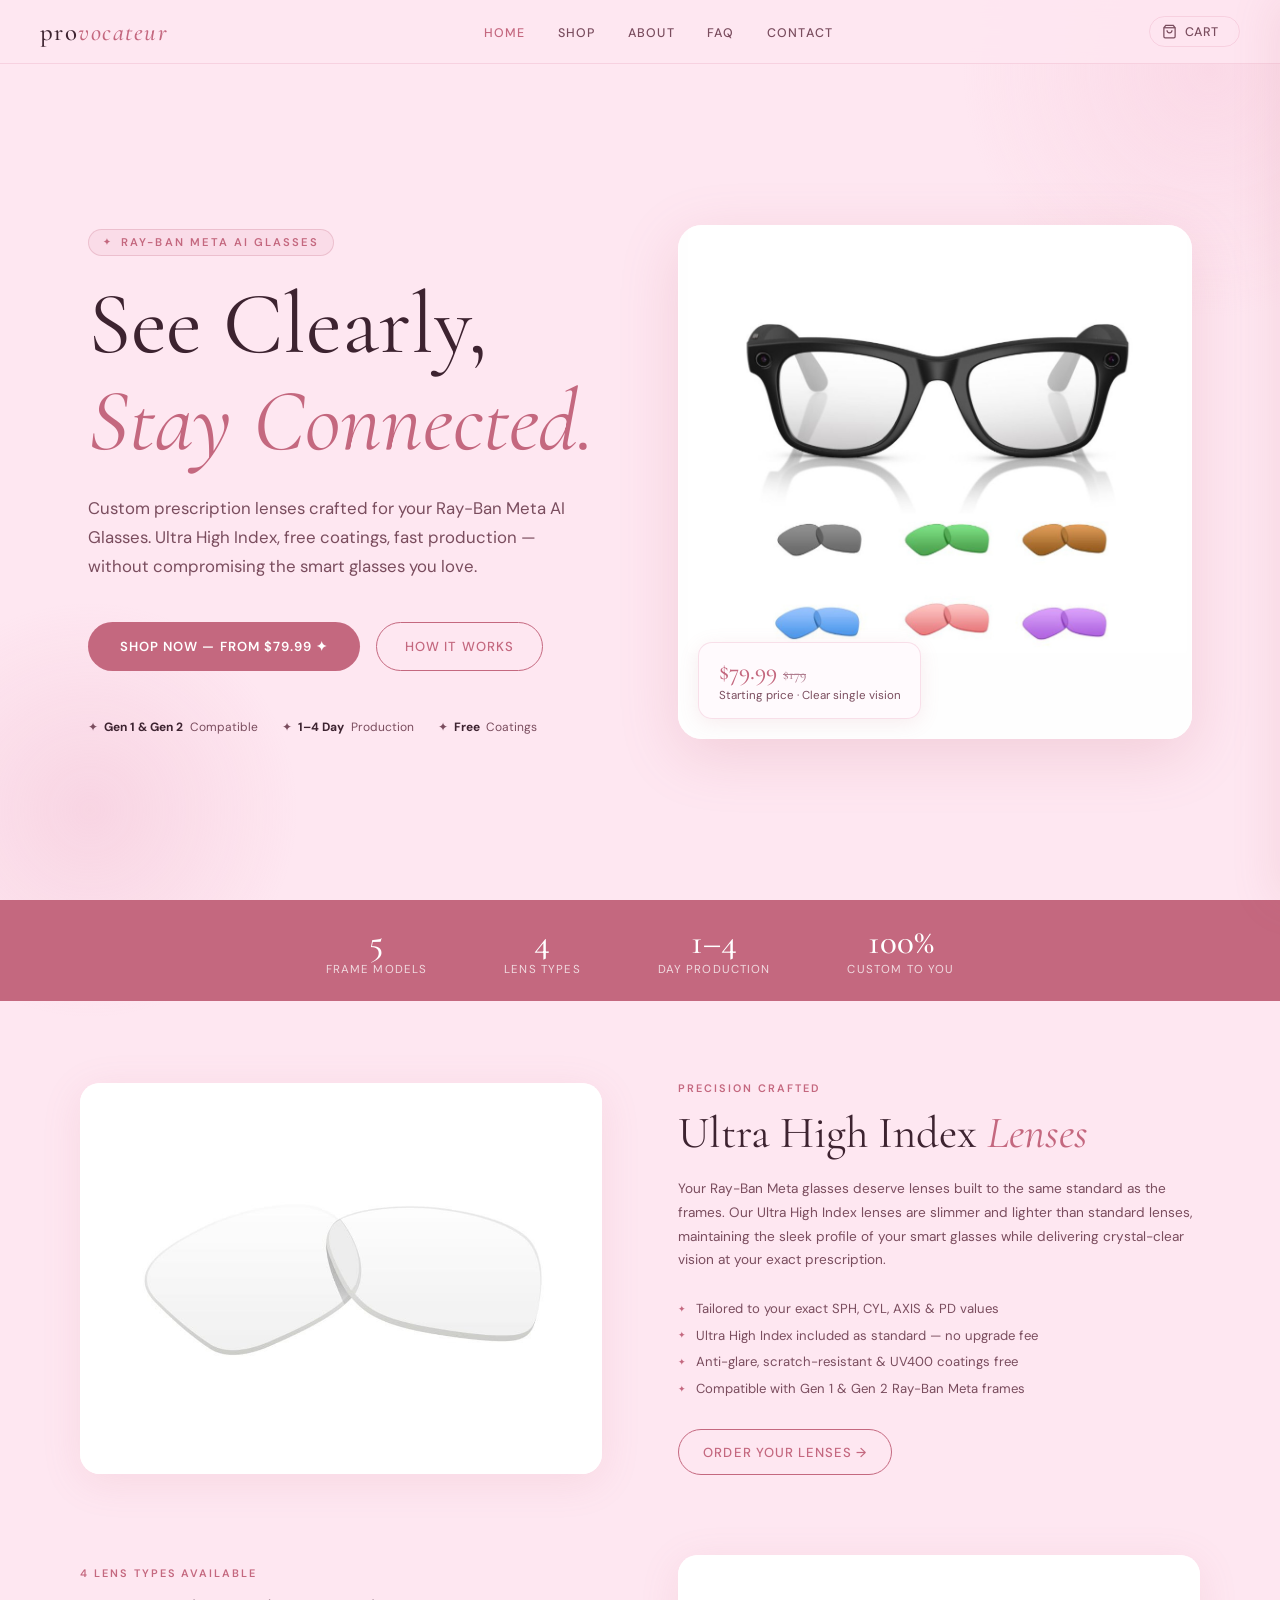
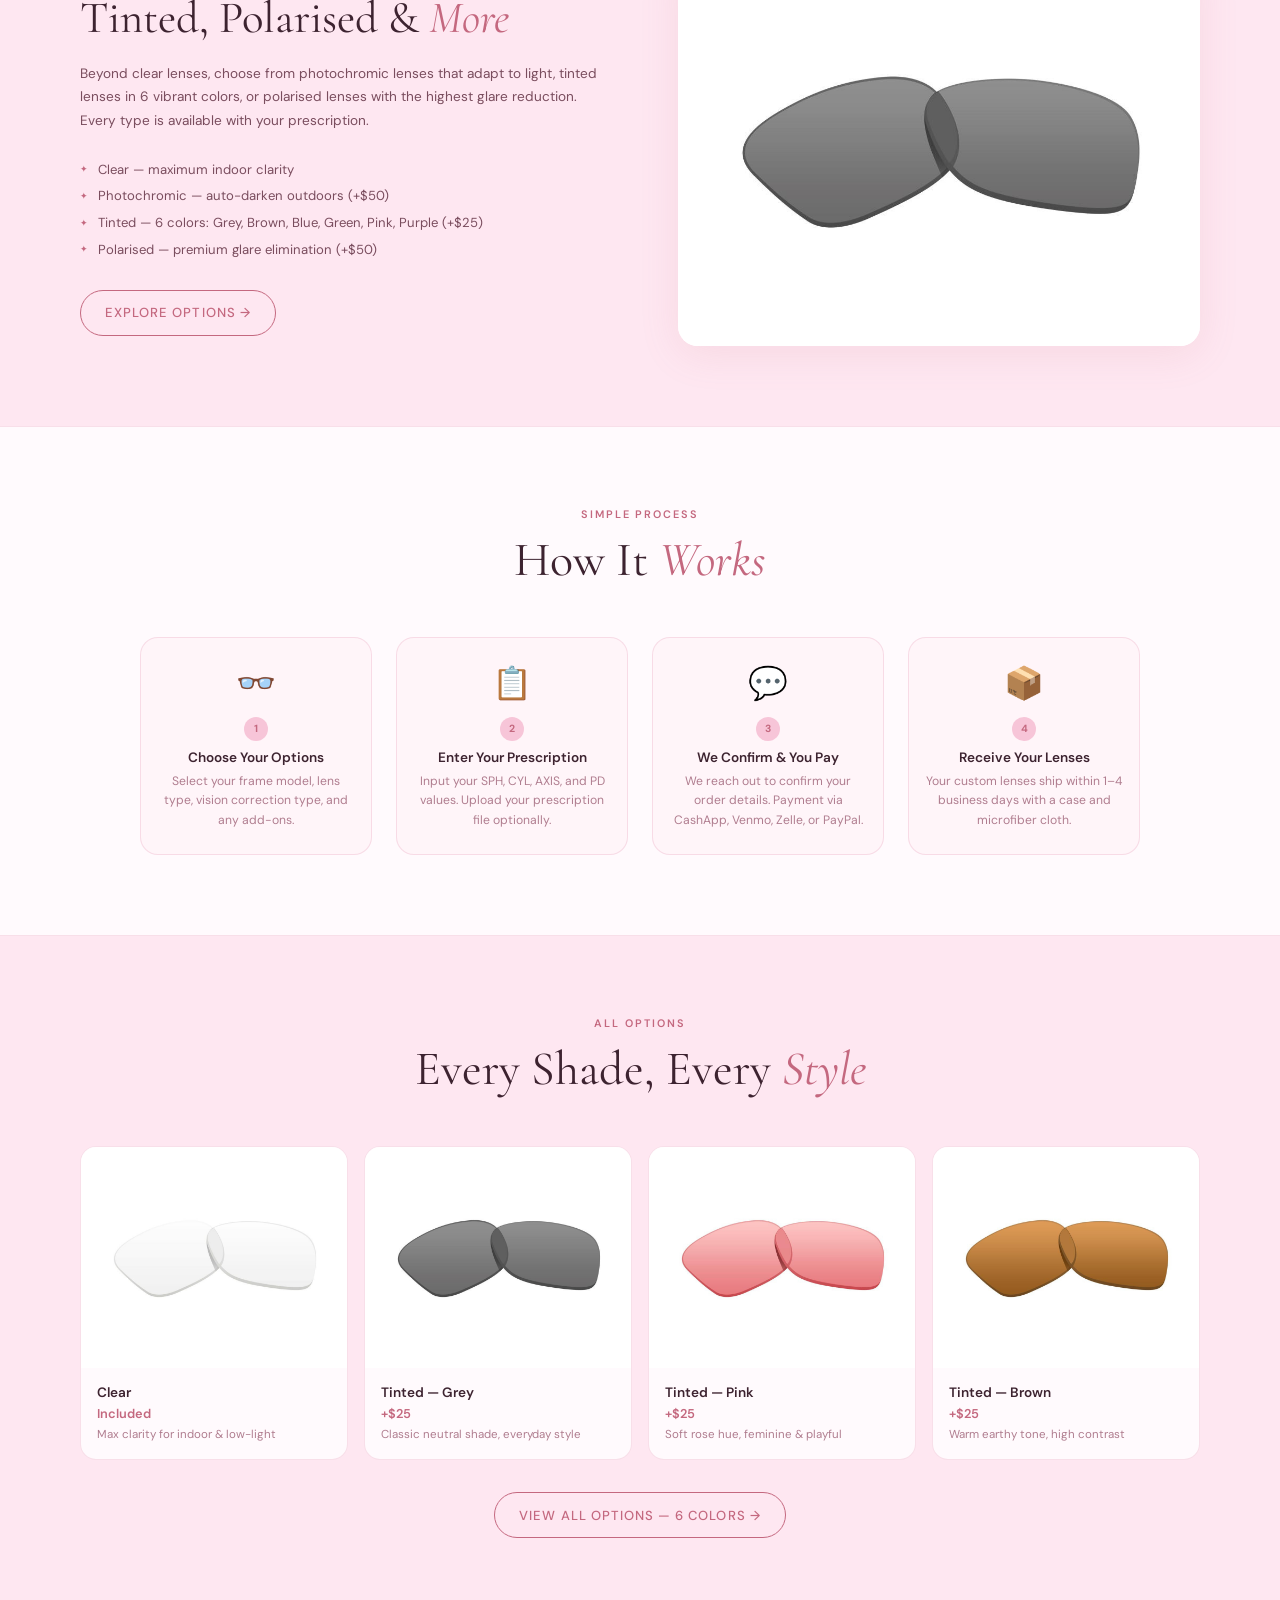
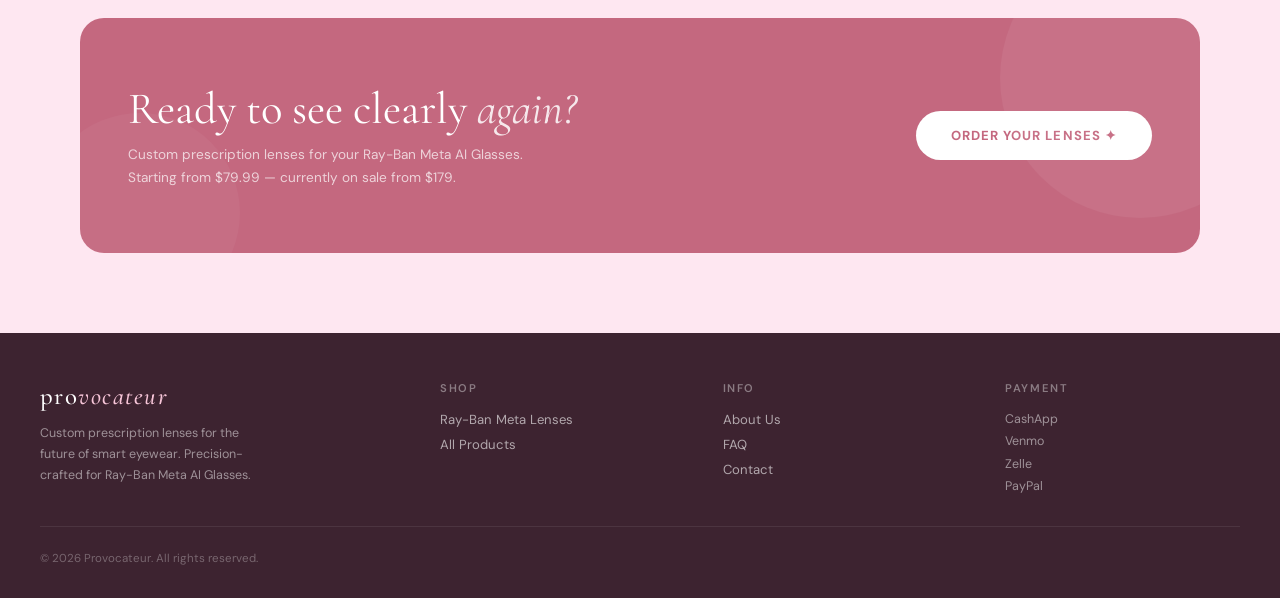
==== index.html @ e316a821 "index" ====
<!DOCTYPE html>
<html lang="en">
<head>
<meta charset="UTF-8">
<meta name="viewport" content="width=device-width, initial-scale=1.0">
<meta name="description" content="Provocateur makes custom prescription lenses for Ray-Ban Meta AI Glasses, including clear, photochromic, tinted, polarised, progressive, and blue light options.">
<meta name="robots" content="index, follow">
<link rel="canonical" href="https://provocateur.us/">
<meta property="og:site_name" content="Provocateur">
<meta property="og:type" content="website">
<meta property="og:title" content="Custom Prescription Lenses for Ray-Ban Meta AI Glasses | Provocateur">
<meta property="og:description" content="Custom prescription lenses for Ray-Ban Meta AI Glasses with ultra high index materials, fast production, free coatings, and multiple lens options.">
<meta property="og:url" content="https://provocateur.us/">
<meta property="og:image" content="https://provocateur.us/pics/main.jpg">
<meta name="twitter:card" content="summary_large_image">
<meta name="twitter:title" content="Custom Prescription Lenses for Ray-Ban Meta AI Glasses | Provocateur">
<meta name="twitter:description" content="Custom prescription lenses for Ray-Ban Meta AI Glasses, including clear, photochromic, tinted, polarised, progressive, and blue light options.">
<meta name="twitter:image" content="https://provocateur.us/pics/main.jpg">
<title>Custom Prescription Lenses for Ray-Ban Meta AI Glasses | Provocateur</title>
<link rel="preconnect" href="https://fonts.googleapis.com">
<link rel="icon" href="/favicon.svg" type="image/svg+xml">
<link rel="stylesheet" href="/shared.css">
<script type="application/ld+json">
{
  "@context": "https://schema.org",
  "@graph": [
    {
      "@type": "Organization",
      "@id": "https://provocateur.us/#organization",
      "name": "Provocateur",
      "url": "https://provocateur.us/",
      "logo": "https://provocateur.us/favicon.svg",
      "description": "Custom prescription lenses for Ray-Ban Meta AI Glasses."
    },
    {
      "@type": "WebSite",
      "@id": "https://provocateur.us/#website",
      "url": "https://provocateur.us/",
      "name": "Provocateur",
      "publisher": { "@id": "https://provocateur.us/#organization" },
      "inLanguage": "en-US"
    }
  ]
}
</script>
<style>
/* ── HOME PAGE STYLES ── */
.page-wrap { position: relative; z-index: 1; }

/* HERO */
.hero {
  min-height: calc(100vh - var(--nav-h));
  display: flex; align-items: center;
  padding: clamp(3rem,8vh,6rem) clamp(1rem,5vw,3rem);
  max-width: 1200px; margin: 0 auto;
  gap: clamp(2rem,6vw,5rem);
}
.hero-text { flex: 1; min-width: 0; }
.hero-eyebrow {
  display: inline-flex; align-items: center; gap: 0.5rem;
  font-size: 0.7rem; letter-spacing: 0.18em; text-transform: uppercase;
  color: var(--rose-deep); font-weight: 600; margin-bottom: 1.25rem;
  background: rgba(196,104,127,0.08);
  border: 1px solid rgba(196,104,127,0.25);
  padding: 0.35rem 0.9rem; border-radius: 100px;
}
.hero-eyebrow::before { content:'✦'; font-size:0.55rem; }

.hero-title {
  font-family: 'Cormorant Garamond', serif;
  font-size: clamp(2.8rem, 7vw, 5.5rem);
  font-weight: 400; line-height: 1.1; color: var(--text);
  margin-bottom: 1.5rem;
}
.hero-title em { color: var(--rose-deep); font-style: italic; display: block; }

.hero-sub {
  font-size: clamp(0.9rem, 1.8vw, 1.05rem); color: var(--text-soft);
  line-height: 1.75; margin-bottom: 2.5rem; max-width: 480px;
}

.hero-ctas { display: flex; gap: 1rem; flex-wrap: wrap; margin-bottom: 3rem; }
.hero-cta-primary {
  display: inline-flex; align-items: center; gap: 0.5rem;
  padding: 0.95rem 2rem;
  background: var(--rose-deep); color: white; text-decoration: none;
  border-radius: 100px; font-size: 0.82rem; font-weight: 600;
  letter-spacing: 0.08em; text-transform: uppercase;
  transition: all 0.25s; white-space: nowrap;
}
.hero-cta-primary:hover { background: #b05570; transform: translateY(-2px); box-shadow: 0 8px 28px rgba(196,104,127,0.4); }
.hero-cta-secondary {
  display: inline-flex; align-items: center; gap: 0.5rem;
  padding: 0.95rem 1.75rem;
  border: 1.5px solid var(--rose-deep); color: var(--rose-deep);
  background: transparent; text-decoration: none;
  border-radius: 100px; font-size: 0.82rem; font-weight: 500;
  letter-spacing: 0.08em; text-transform: uppercase;
  transition: all 0.2s; white-space: nowrap;
}
.hero-cta-secondary:hover { background: rgba(196,104,127,0.07); }

.hero-trust {
  display: flex; gap: 1.5rem; flex-wrap: wrap;
}
.hero-trust-item {
  display: flex; align-items: center; gap: 0.4rem;
  font-size: 0.75rem; color: var(--text-soft);
}
.hero-trust-item strong { color: var(--text); }

/* Hero image side */
.hero-visual { flex: 1; min-width: 0; position: relative; }
.hero-img-wrap {
  border-radius: 24px; overflow: hidden;
  box-shadow: 0 16px 60px var(--shadow-md);
  aspect-ratio: 1/1; background: var(--white);
  position: relative;
}
.hero-img-wrap img { width: 100%; height: 100%; object-fit: cover; display: block; }
.hero-img-badge {
  position: absolute; bottom: 20px; left: 20px;
  background: rgba(255,250,253,0.92);
  backdrop-filter: blur(12px);
  border: 1px solid var(--border);
  border-radius: 14px; padding: 0.9rem 1.2rem;
  box-shadow: 0 4px 20px var(--shadow);
}
.hero-img-badge-price {
  font-family: 'Cormorant Garamond', serif;
  font-size: 1.5rem; font-weight: 500; color: var(--rose-deep);
  display: flex; align-items: baseline; gap: 0.4rem;
}
.hero-img-badge-orig { font-size: 0.85rem; color: var(--text-muted); text-decoration: line-through; }
.hero-img-badge-label { font-size: 0.72rem; color: var(--text-soft); margin-top: 0.15rem; }

/* Floating dots decoration */
.hero-dot {
  position: absolute; border-radius: 50%;
  background: var(--rose-light); opacity: 0.5;
  pointer-events: none;
}

/* STATS BAND */
.stats-band {
  background: var(--rose-deep); color: white;
  padding: 1.5rem clamp(1rem,4vw,2.5rem);
  position: relative; z-index: 1;
}
.stats-inner {
  max-width: 1200px; margin: 0 auto;
  display: flex; justify-content: center;
  gap: clamp(2rem,6vw,5rem); flex-wrap: wrap;
}
.stat-item { text-align: center; }
.stat-num {
  font-family: 'Cormorant Garamond', serif;
  font-size: 2.2rem; font-weight: 500; line-height: 1;
  margin-bottom: 0.2rem;
}
.stat-label { font-size: 0.72rem; letter-spacing: 0.1em; text-transform: uppercase; opacity: 0.75; }

/* PRODUCT FEATURE */
.product-feature {
  max-width: 1200px; margin: 5rem auto;
  padding: 0 clamp(1rem,4vw,2.5rem);
  display: grid; grid-template-columns: 1fr 1fr; gap: clamp(2rem,6vw,5rem);
  align-items: center; position: relative; z-index: 1;
}
.product-feature.reverse { direction: rtl; }
.product-feature.reverse > * { direction: ltr; }

.feature-img-wrap {
  border-radius: 20px; overflow: hidden;
  box-shadow: 0 8px 40px var(--shadow); background: var(--white);
  aspect-ratio: 4/3;
}
.feature-img-wrap img { width: 100%; height: 100%; object-fit: cover; display: block; }

.feature-text {}
.feature-tag {
  font-size: 0.68rem; letter-spacing: 0.18em; text-transform: uppercase;
  color: var(--rose-deep); font-weight: 600; margin-bottom: 0.75rem;
}
.feature-heading {
  font-family: 'Cormorant Garamond', serif;
  font-size: clamp(1.8rem,3.5vw,2.8rem); font-weight: 400;
  line-height: 1.2; color: var(--text); margin-bottom: 1rem;
}
.feature-heading em { color: var(--rose-deep); font-style: italic; }
.feature-body { font-size: 0.85rem; color: var(--text-soft); line-height: 1.75; margin-bottom: 1.75rem; }
.feature-list { list-style: none; display: flex; flex-direction: column; gap: 0.6rem; margin-bottom: 2rem; }
.feature-list li {
  display: flex; align-items: center; gap: 0.6rem;
  font-size: 0.82rem; color: var(--text-soft);
}
.feature-list li::before { content:'✦'; color: var(--rose-deep); font-size: 0.55rem; flex-shrink: 0; }

/* HOW IT WORKS */
.hiw {
  background: var(--white); border-top: 1px solid var(--border); border-bottom: 1px solid var(--border);
  padding: 5rem clamp(1rem,4vw,2.5rem); position: relative; z-index: 1;
}
.hiw-inner { max-width: 1000px; margin: 0 auto; }
.section-eyebrow {
  font-size: 0.68rem; letter-spacing: 0.18em; text-transform: uppercase;
  color: var(--rose-deep); font-weight: 600; margin-bottom: 0.6rem; text-align: center;
}
.section-title {
  font-family: 'Cormorant Garamond', serif;
  font-size: clamp(1.8rem,4vw,3rem); font-weight: 400;
  text-align: center; color: var(--text); margin-bottom: 3rem;
}
.section-title em { color: var(--rose-deep); font-style: italic; }

.steps-grid {
  display: grid; grid-template-columns: repeat(4,1fr); gap: 1.5rem;
}
.step-card {
  text-align: center; padding: 1.5rem 1rem;
  background: var(--bg3); border: 1px solid var(--border);
  border-radius: 18px;
}
.step-icon { font-size: 2rem; margin-bottom: 0.75rem; }
.step-num-badge {
  display: inline-flex; align-items: center; justify-content: center;
  width: 24px; height: 24px; border-radius: 50%;
  background: var(--rose-light); color: var(--rose-deep);
  font-size: 0.65rem; font-weight: 700;
  margin-bottom: 0.5rem;
}
.step-card h4 { font-size: 0.85rem; font-weight: 600; color: var(--text); margin-bottom: 0.4rem; }
.step-card p { font-size: 0.76rem; color: var(--text-muted); line-height: 1.6; }

/* LENS TYPES PREVIEW */
.lens-preview {
  max-width: 1200px; margin: 5rem auto;
  padding: 0 clamp(1rem,4vw,2.5rem);
  position: relative; z-index: 1;
}
.lens-cards-grid {
  display: grid; grid-template-columns: repeat(4,1fr); gap: 1rem; margin-top: 2.5rem;
}
.lens-preview-card {
  border-radius: 16px; overflow: hidden;
  background: var(--white); border: 1px solid var(--border);
  transition: all 0.25s; text-decoration: none;
}
.lens-preview-card:hover { transform: translateY(-4px); box-shadow: 0 10px 32px var(--shadow-md); }
.lens-preview-img {
  width: 100%; aspect-ratio: 1.2/1; overflow: hidden;
  background: var(--bg2);
}
.lens-preview-img img { width: 100%; height: 100%; object-fit: cover; display: block; transition: transform 0.4s; }
.lens-preview-card:hover .lens-preview-img img { transform: scale(1.05); }
.lens-preview-info { padding: 1rem; }
.lens-preview-name { font-size: 0.85rem; font-weight: 600; color: var(--text); margin-bottom: 0.2rem; }
.lens-preview-price { font-size: 0.8rem; color: var(--rose-deep); font-weight: 600; }
.lens-preview-desc { font-size: 0.72rem; color: var(--text-muted); margin-top: 0.25rem; line-height: 1.5; }

/* CTA BANNER */
.cta-banner {
  max-width: 1200px; margin: 0 auto 5rem;
  padding: 0 clamp(1rem,4vw,2.5rem);
  position: relative; z-index: 1;
}
.cta-inner {
  background: var(--rose-deep); border-radius: 24px;
  padding: clamp(2.5rem,5vw,4rem) clamp(1.5rem,5vw,3rem);
  display: flex; align-items: center; justify-content: space-between;
  gap: 2rem; flex-wrap: wrap;
  position: relative; overflow: hidden;
}
.cta-inner::before {
  content: ''; position: absolute; top: -80px; right: -80px;
  width: 280px; height: 280px; border-radius: 50%;
  background: rgba(255,255,255,0.06);
  pointer-events: none;
}
.cta-inner::after {
  content: ''; position: absolute; bottom: -60px; left: -40px;
  width: 200px; height: 200px; border-radius: 50%;
  background: rgba(255,255,255,0.04);
  pointer-events: none;
}
.cta-text h2 {
  font-family: 'Cormorant Garamond', serif;
  font-size: clamp(1.8rem,4vw,2.8rem); font-weight: 400;
  color: white; margin-bottom: 0.5rem;
}
.cta-text h2 em { font-style: italic; opacity: 0.85; }
.cta-text p { font-size: 0.85rem; color: rgba(255,255,255,0.7); max-width: 400px; line-height: 1.65; }
.cta-btn {
  display: inline-flex; align-items: center; gap: 0.5rem;
  padding: 1rem 2.2rem;
  background: white; color: var(--rose-deep);
  border-radius: 100px; text-decoration: none;
  font-size: 0.82rem; font-weight: 700; letter-spacing: 0.08em;
  text-transform: uppercase; transition: all 0.25s;
  white-space: nowrap; flex-shrink: 0;
}
.cta-btn:hover { transform: scale(1.03); box-shadow: 0 8px 28px rgba(0,0,0,0.15); }

/* RESPONSIVE */
@media (max-width: 860px) {
  .hero { flex-direction: column; text-align: center; min-height: auto; padding-top: 3rem; }
  .hero-sub { margin-left: auto; margin-right: auto; }
  .hero-ctas { justify-content: center; }
  .hero-trust { justify-content: center; }
  .product-feature { grid-template-columns: 1fr; }
  .product-feature.reverse { direction: ltr; }
  .steps-grid { grid-template-columns: 1fr 1fr; }
  .lens-cards-grid { grid-template-columns: 1fr 1fr; }
}
@media (max-width: 520px) {
  .stats-inner { gap: 1.5rem; }
  .steps-grid { grid-template-columns: 1fr 1fr; gap: 0.75rem; }
  .lens-cards-grid { grid-template-columns: 1fr 1fr; }
  .cta-inner { text-align: center; flex-direction: column; align-items: center; }
  .cta-text p { margin: 0 auto; }
}
</style>
</head>
<body>

<div class="bg-blob-1"></div>
<div class="bg-blob-2"></div>

<!-- NAV -->
<nav>
  <a href="/" class="nav-logo">pro<span>vocateur</span></a>
  <ul class="nav-links">
    <li><a href="/" class="active">Home</a></li>
    <li><a href="/shop/">Shop</a></li>
    <li><a href="/about/">About</a></li>
    <li><a href="/faq/">FAQ</a></li>
    <li><a href="/contact/">Contact</a></li>
  </ul>
  <div class="nav-right">
    <button type="button" class="nav-cart-btn" onclick="openCart()">
      <svg width="15" height="15" viewBox="0 0 24 24" fill="none" stroke="currentColor" stroke-width="2"><path d="M6 2L3 6v14a2 2 0 002 2h14a2 2 0 002-2V6l-3-4z"/><line x1="3" y1="6" x2="21" y2="6"/><path d="M16 10a4 4 0 01-8 0"/></svg>
      Cart <span class="nav-cart-count"></span>
      <span class="cart-badge">0</span>
    </button>
    <button type="button" class="hamburger" id="mobileMenuBtn" aria-label="Menu" aria-expanded="false">
      <span></span><span></span><span></span>
    </button>
  </div>
</nav>

<div class="mobile-menu" id="mobileMenu">
  <a href="/">Home</a>
  <a href="/shop/">Shop</a>
  <a href="/about/">About</a>
  <a href="/faq/">FAQ</a>
  <a href="/contact/">Contact</a>
</div>

<div class="cart-overlay" id="cartOverlay" onclick="closeCart()"></div>
<div class="cart-sidebar" id="cartSidebar">
  <div class="cart-header">
    <h3>Your Cart 🌸</h3>
    <button type="button" class="cart-close" onclick="closeCart()" aria-label="Close cart">×</button>
  </div>
  <div id="cartBody"></div>
  <div id="cartFooter">
    <div class="cart-total-row">
      <span class="cart-total-label">Total</span>
      <span class="cart-total-val" id="cartTotal">$0.00</span>
    </div>
    <div class="cart-checkout-note">
      We'll reach out to confirm &amp; arrange payment via<br>
      <strong>CashApp · Venmo · Zelle · PayPal</strong>
    </div>
  </div>
</div>

<div class="page-wrap">

  <!-- HERO -->
  <section class="hero">
    <div class="hero-text">
      <div class="hero-eyebrow">Ray-Ban Meta AI Glasses</div>
      <h1 class="hero-title">
        See Clearly,
        <em>Stay Connected.</em>
      </h1>
      <p class="hero-sub">
        Custom prescription lenses crafted for your Ray-Ban Meta AI Glasses. Ultra High Index, free coatings, fast production — without compromising the smart glasses you love.
      </p>
      <div class="hero-ctas">
        <a href="/product/" class="hero-cta-primary">Shop Now — from $79.99 ✦</a>
        <a href="/faq/" class="hero-cta-secondary">How It Works</a>
      </div>
      <div class="hero-trust">
        <div class="hero-trust-item">✦ <strong>Gen 1 &amp; Gen 2</strong> Compatible</div>
        <div class="hero-trust-item">✦ <strong>1–4 Day</strong> Production</div>
        <div class="hero-trust-item">✦ <strong>Free</strong> Coatings</div>
      </div>
    </div>

    <div class="hero-visual">
      <div class="hero-img-wrap">
        <img src="/pics/main.jpg" alt="Ray-Ban Meta prescription lenses" loading="eager">
        <div class="hero-img-badge">
          <div class="hero-img-badge-price">
            $79.99 <span class="hero-img-badge-orig">$179</span>
          </div>
          <div class="hero-img-badge-label">Starting price · Clear single vision</div>
        </div>
      </div>
    </div>
  </section>

  <!-- STATS BAND -->
  <div class="stats-band">
    <div class="stats-inner">
      <div class="stat-item">
        <div class="stat-num">5</div>
        <div class="stat-label">Frame Models</div>
      </div>
      <div class="stat-item">
        <div class="stat-num">4</div>
        <div class="stat-label">Lens Types</div>
      </div>
      <div class="stat-item">
        <div class="stat-num">1–4</div>
        <div class="stat-label">Day Production</div>
      </div>
      <div class="stat-item">
        <div class="stat-num">100%</div>
        <div class="stat-label">Custom to You</div>
      </div>
    </div>
  </div>

  <!-- PRODUCT FEATURE -->
  <section class="product-feature">
    <div class="feature-img-wrap">
      <img src="/pics/clear.jpg" alt="Clear prescription lenses for Ray-Ban Meta" loading="lazy">
    </div>
    <div class="feature-text">
      <div class="feature-tag">Precision Crafted</div>
      <h2 class="feature-heading">Ultra High Index <em>Lenses</em></h2>
      <p class="feature-body">
        Your Ray-Ban Meta glasses deserve lenses built to the same standard as the frames. Our Ultra High Index lenses are slimmer and lighter than standard lenses, maintaining the sleek profile of your smart glasses while delivering crystal-clear vision at your exact prescription.
      </p>
      <ul class="feature-list">
        <li>Tailored to your exact SPH, CYL, AXIS &amp; PD values</li>
        <li>Ultra High Index included as standard — no upgrade fee</li>
        <li>Anti-glare, scratch-resistant &amp; UV400 coatings free</li>
        <li>Compatible with Gen 1 &amp; Gen 2 Ray-Ban Meta frames</li>
      </ul>
      <a href="/product/" class="btn-outline" style="display:inline-flex;">Order Your Lenses →</a>
    </div>
  </section>

  <section class="product-feature reverse">
    <div class="feature-img-wrap">
      <img src="/pics/gray.jpg" alt="Tinted lenses for Ray-Ban Meta" loading="lazy">
    </div>
    <div class="feature-text">
      <div class="feature-tag">4 Lens Types Available</div>
      <h2 class="feature-heading">Tinted, Polarised &amp; <em>More</em></h2>
      <p class="feature-body">
        Beyond clear lenses, choose from photochromic lenses that adapt to light, tinted lenses in 6 vibrant colors, or polarised lenses with the highest glare reduction. Every type is available with your prescription.
      </p>
      <ul class="feature-list">
        <li>Clear — maximum indoor clarity</li>
        <li>Photochromic — auto-darken outdoors (+$50)</li>
        <li>Tinted — 6 colors: Grey, Brown, Blue, Green, Pink, Purple (+$25)</li>
        <li>Polarised — premium glare elimination (+$50)</li>
      </ul>
      <a href="/product/" class="btn-outline" style="display:inline-flex;">Explore Options →</a>
    </div>
  </section>

  <!-- HOW IT WORKS -->
  <section class="hiw">
    <div class="hiw-inner">
      <div class="section-eyebrow">Simple Process</div>
      <h2 class="section-title">How It <em>Works</em></h2>
      <div class="steps-grid">
        <div class="step-card">
          <div class="step-icon">👓</div>
          <div class="step-num-badge">1</div>
          <h4>Choose Your Options</h4>
          <p>Select your frame model, lens type, vision correction type, and any add-ons.</p>
        </div>
        <div class="step-card">
          <div class="step-icon">📋</div>
          <div class="step-num-badge">2</div>
          <h4>Enter Your Prescription</h4>
          <p>Input your SPH, CYL, AXIS, and PD values. Upload your prescription file optionally.</p>
        </div>
        <div class="step-card">
          <div class="step-icon">💬</div>
          <div class="step-num-badge">3</div>
          <h4>We Confirm &amp; You Pay</h4>
          <p>We reach out to confirm your order details. Payment via CashApp, Venmo, Zelle, or PayPal.</p>
        </div>
        <div class="step-card">
          <div class="step-icon">📦</div>
          <div class="step-num-badge">4</div>
          <h4>Receive Your Lenses</h4>
          <p>Your custom lenses ship within 1–4 business days with a case and microfiber cloth.</p>
        </div>
      </div>
    </div>
  </section>

  <!-- LENS TYPES PREVIEW -->
  <section class="lens-preview">
    <div style="text-align:center;">
      <div class="section-eyebrow">All Options</div>
      <h2 class="section-title">Every Shade, Every <em>Style</em></h2>
    </div>
    <div class="lens-cards-grid">
      <a href="/product/" class="lens-preview-card">
        <div class="lens-preview-img"><img src="/pics/clear.jpg" alt="Clear lenses" loading="lazy"></div>
        <div class="lens-preview-info">
          <div class="lens-preview-name">Clear</div>
          <div class="lens-preview-price">Included</div>
          <div class="lens-preview-desc">Max clarity for indoor &amp; low-light</div>
        </div>
      </a>
      <a href="/product/" class="lens-preview-card">
        <div class="lens-preview-img"><img src="/pics/gray.jpg" alt="Grey tinted lenses" loading="lazy"></div>
        <div class="lens-preview-info">
          <div class="lens-preview-name">Tinted — Grey</div>
          <div class="lens-preview-price">+$25</div>
          <div class="lens-preview-desc">Classic neutral shade, everyday style</div>
        </div>
      </a>
      <a href="/product/" class="lens-preview-card">
        <div class="lens-preview-img"><img src="/pics/pink.jpg" alt="Pink tinted lenses" loading="lazy"></div>
        <div class="lens-preview-info">
          <div class="lens-preview-name">Tinted — Pink</div>
          <div class="lens-preview-price">+$25</div>
          <div class="lens-preview-desc">Soft rose hue, feminine &amp; playful</div>
        </div>
      </a>
      <a href="/product/" class="lens-preview-card">
        <div class="lens-preview-img"><img src="/pics/brown.jpg" alt="Brown tinted lenses" loading="lazy"></div>
        <div class="lens-preview-info">
          <div class="lens-preview-name">Tinted — Brown</div>
          <div class="lens-preview-price">+$25</div>
          <div class="lens-preview-desc">Warm earthy tone, high contrast</div>
        </div>
      </a>
    </div>
    <div style="text-align:center;margin-top:2rem;">
      <a href="/product/" class="btn-outline" style="display:inline-flex;">View All Options — 6 Colors →</a>
    </div>
  </section>

  <!-- CTA BANNER -->
  <div class="cta-banner">
    <div class="cta-inner">
      <div class="cta-text">
        <h2>Ready to see clearly <em>again?</em></h2>
        <p>Custom prescription lenses for your Ray-Ban Meta AI Glasses. Starting from $79.99 — currently on sale from $179.</p>
      </div>
      <a href="/product/" class="cta-btn">Order Your Lenses ✦</a>
    </div>
  </div>

</div><!-- /page-wrap -->

<!-- FOOTER -->
<footer>
  <div class="footer-inner">
    <div class="footer-brand">
      <a href="/" class="nav-logo">pro<span style="color:var(--rose-light);font-style:italic;">vocateur</span></a>
      <p>Custom prescription lenses for the future of smart eyewear. Precision-crafted for Ray-Ban Meta AI Glasses.</p>
    </div>
    <div class="footer-col">
      <h5>Shop</h5>
      <a href="/product/">Ray-Ban Meta Lenses</a>
      <a href="/shop/">All Products</a>
    </div>
    <div class="footer-col">
      <h5>Info</h5>
      <a href="/about/">About Us</a>
      <a href="/faq/">FAQ</a>
      <a href="/contact/">Contact</a>
    </div>
    <div class="footer-col">
      <h5>Payment</h5>
      <div style="display:flex;flex-direction:column;gap:0.4rem;font-size:0.78rem;color:rgba(255,255,255,0.5);">
        <span>CashApp</span><span>Venmo</span><span>Zelle</span><span>PayPal</span>
      </div>
    </div>
  </div>
  <div class="footer-bottom">
    <span>© 2026 Provocateur. All rights reserved.</span>
  </div>
</footer>

<!-- (everything above unchanged) -->

<script src="/shared.js"></script>

<script data-goatcounter="https://provocateur.goatcounter.com/count"
        async src="//gc.zgo.at/count.js"></script>

</body>
</html>
---- shared.css ----
/* ─── LENSIFY SHARED STYLES ─────────────────────────────── */
@import url('https://fonts.googleapis.com/css2?family=Cormorant+Garamond:ital,wght@0,300;0,400;0,500;0,600;1,300;1,400;1,500&family=DM+Sans:wght@300;400;500;600&display=swap');

:root {
  --bg:         #fee7f1;
  --bg2:        #fdf0f6;
  --bg3:        #fff5f9;
  --rose:       #e8a0bb;
  --rose-deep:  #c4687f;
  --rose-light: #f7c5d8;
  --blush:      #f2b8cc;
  --text:       #3d2330;
  --text-soft:  #7a4d5e;
  --text-muted: #b07d8f;
  --white:      #fffafd;
  --border:     rgba(232,160,187,0.3);
  --shadow:     rgba(196,104,127,0.12);
  --shadow-md:  rgba(196,104,127,0.2);
  --accent:     #c4687f;
  --nav-h:      64px;
}

*, *::before, *::after { box-sizing: border-box; margin: 0; padding: 0; }
html { scroll-behavior: smooth; -webkit-text-size-adjust: 100%; }
body {
  font-family: 'DM Sans', sans-serif;
  background: var(--bg);
  color: var(--text);
  min-height: 100vh;
  overflow-x: hidden;
  -webkit-font-smoothing: antialiased;
}

/* ── BLOBS ── */
.bg-blob-1, .bg-blob-2 {
  position: fixed; pointer-events: none; z-index: 0; border-radius: 50%;
}
.bg-blob-1 {
  top: -180px; right: -180px; width: 500px; height: 500px;
  background: radial-gradient(circle, rgba(247,197,216,0.4) 0%, transparent 70%);
}
.bg-blob-2 {
  bottom: -120px; left: -120px; width: 420px; height: 420px;
  background: radial-gradient(circle, rgba(232,160,187,0.25) 0%, transparent 70%);
}

/* ── NAV ── */
nav {
  position: sticky; top: 0; z-index: 200;
  height: var(--nav-h);
  background: rgba(254,231,241,0.85);
  backdrop-filter: blur(20px);
  -webkit-backdrop-filter: blur(20px);
  border-bottom: 1px solid var(--border);
  padding: 0 clamp(1rem, 4vw, 2.5rem);
  display: flex; align-items: center; justify-content: space-between;
  gap: 1rem;
}
.nav-logo {
  font-family: 'Cormorant Garamond', serif;
  font-size: 1.55rem; font-weight: 500; letter-spacing: 0.06em;
  color: var(--text); text-decoration: none; flex-shrink: 0;
  white-space: nowrap;
}
.nav-logo span { color: var(--rose-deep); font-style: italic; }

.nav-links {
  display: flex; align-items: center; gap: clamp(1rem, 2.5vw, 2rem);
  list-style: none;
}
.nav-links a {
  font-size: 0.78rem; letter-spacing: 0.1em; text-transform: uppercase;
  color: var(--text-soft); text-decoration: none; font-weight: 500;
  transition: color 0.2s; white-space: nowrap;
}
.nav-links a:hover, .nav-links a.active { color: var(--rose-deep); }

.nav-right { display: flex; align-items: center; gap: 1rem; flex-shrink: 0; }

.nav-cart-btn {
  display: flex; align-items: center; gap: 0.45rem;
  font-size: 0.78rem; letter-spacing: 0.05em; text-transform: uppercase;
  color: var(--text-soft); cursor: pointer;
  background: none; border: none; font-family: inherit; font-weight: 500;
  padding: 0.4rem 0.8rem;
  border: 1.5px solid var(--border); border-radius: 100px;
  transition: all 0.2s; position: relative;
}
.nav-cart-btn:hover { border-color: var(--rose); color: var(--text); }
.nav-cart-btn:focus-visible,
.hamburger:focus-visible,
.cart-close:focus-visible,
.cart-item-remove:focus-visible,
.btn-primary:focus-visible,
.btn-outline:focus-visible {
  outline: 3px solid rgba(196,104,127,0.35);
  outline-offset: 3px;
}
.cart-badge {
  display: none; align-items: center; justify-content: center;
  width: 18px; height: 18px; border-radius: 50%;
  background: var(--rose-deep); color: white;
  font-size: 0.6rem; font-weight: 600; line-height: 1;
}

/* Mobile hamburger */
.hamburger {
  display: none; flex-direction: column; gap: 5px;
  background: none; border: none; cursor: pointer; padding: 4px;
}
.hamburger span {
  display: block; width: 22px; height: 2px;
  background: var(--text-soft); border-radius: 2px;
  transition: all 0.3s;
}

/* Mobile menu */
.mobile-menu {
  display: none; position: fixed; top: var(--nav-h); left: 0; right: 0;
  background: var(--white); z-index: 199;
  border-bottom: 1px solid var(--border);
  box-shadow: 0 8px 32px var(--shadow);
  padding: 1.5rem;
  transform: translateY(-10px); opacity: 0;
  transition: transform 0.25s, opacity 0.25s;
  pointer-events: none;
}
.mobile-menu.open {
  display: block; transform: translateY(0); opacity: 1; pointer-events: all;
}
.mobile-menu a {
  display: block; padding: 0.75rem 0;
  font-size: 0.9rem; letter-spacing: 0.06em; text-transform: uppercase;
  color: var(--text-soft); text-decoration: none; font-weight: 500;
  border-bottom: 1px solid var(--border);
  transition: color 0.2s;
}
.mobile-menu a:last-child { border-bottom: none; }
.mobile-menu a:hover { color: var(--rose-deep); }

@media (max-width: 768px) {
  .nav-links { display: none; }
  .hamburger { display: flex; }
}

/* ── CART SIDEBAR ── */
.cart-overlay {
  position: fixed; inset: 0; z-index: 300;
  background: rgba(61,35,48,0.3);
  opacity: 0; pointer-events: none;
  transition: opacity 0.3s;
  backdrop-filter: blur(4px);
}
.cart-overlay.open { opacity: 1; pointer-events: all; }

.cart-sidebar {
  position: fixed; top: 0; right: 0; bottom: 0; z-index: 301;
  width: min(400px, 100vw);
  background: var(--white);
  border-left: 1px solid var(--border);
  box-shadow: -8px 0 40px var(--shadow);
  display: flex; flex-direction: column;
  transform: translateX(100%);
  transition: transform 0.35s cubic-bezier(0.4,0,0.2,1);
}
.cart-sidebar.open { transform: translateX(0); }

.cart-header {
  display: flex; align-items: center; justify-content: space-between;
  padding: 1.5rem; border-bottom: 1px solid var(--border);
}
.cart-header h3 {
  font-family: 'Cormorant Garamond', serif;
  font-size: 1.4rem; font-weight: 400;
}
.cart-close {
  width: 32px; height: 32px; border-radius: 50%;
  background: rgba(196,104,127,0.1); border: none; cursor: pointer;
  font-size: 1.1rem; color: var(--rose-deep); line-height: 1;
  transition: background 0.2s;
}
.cart-close:hover { background: rgba(196,104,127,0.2); }

#cartBody {
  flex: 1; overflow-y: auto; padding: 1.5rem;
  display: flex; flex-direction: column; gap: 1rem;
}
.cart-empty { text-align: center; padding: 3rem 1rem; color: var(--text-muted); font-size: 0.85rem; }
.cart-item {
  display: flex; align-items: flex-start; gap: 0.75rem;
  padding: 1rem; background: var(--bg3);
  border: 1px solid var(--border); border-radius: 14px;
  position: relative;
}
.cart-item-img { font-size: 1.8rem; flex-shrink: 0; }
.cart-item-info { flex: 1; min-width: 0; }
.cart-item-name { font-size: 0.82rem; font-weight: 600; color: var(--text); margin-bottom: 0.2rem; }
.cart-item-meta { font-size: 0.72rem; color: var(--text-muted); margin-bottom: 0.3rem; line-height: 1.5; }
.cart-item-price { font-size: 0.88rem; font-weight: 600; color: var(--rose-deep); }
.cart-item-remove {
  background: none; border: none; cursor: pointer;
  font-size: 1.1rem; color: var(--text-muted); line-height: 1;
  padding: 0.2rem; transition: color 0.2s; flex-shrink: 0;
}
.cart-item-remove:hover { color: var(--rose-deep); }

#cartFooter {
  padding: 1.5rem; border-top: 1px solid var(--border);
  display: none;
}
.cart-total-row {
  display: flex; justify-content: space-between; align-items: center;
  margin-bottom: 1rem;
}
.cart-total-label { font-size: 0.8rem; color: var(--text-soft); text-transform: uppercase; letter-spacing: 0.08em; }
.cart-total-val {
  font-family: 'Cormorant Garamond', serif;
  font-size: 1.6rem; font-weight: 500; color: var(--rose-deep);
}
.cart-checkout-note {
  font-size: 0.72rem; color: var(--text-muted); text-align: center;
  margin-top: 0.75rem; line-height: 1.6;
}
.cart-checkout-note strong { color: var(--text-soft); }

/* ── BUTTONS ── */
.btn-primary {
  display: inline-flex; align-items: center; justify-content: center;
  width: 100%; padding: 0.95rem 1.5rem;
  background: var(--rose-deep); color: white;
  border: none; border-radius: 100px;
  font-family: 'DM Sans', sans-serif; font-size: 0.82rem;
  font-weight: 600; letter-spacing: 0.1em; text-transform: uppercase;
  cursor: pointer; text-decoration: none;
  transition: background 0.25s, transform 0.2s, box-shadow 0.25s;
  position: relative; overflow: hidden;
}
.btn-primary:hover {
  background: #b05570; transform: translateY(-1px);
  box-shadow: 0 8px 24px rgba(196,104,127,0.35);
}
.btn-primary:active { transform: translateY(0); }
.btn-primary:disabled { opacity: 0.55; cursor: not-allowed; transform: none; box-shadow: none; }

.btn-outline {
  display: inline-flex; align-items: center; justify-content: center;
  padding: 0.85rem 1.5rem;
  background: transparent; color: var(--rose-deep);
  border: 1.5px solid var(--rose-deep); border-radius: 100px;
  font-family: 'DM Sans', sans-serif; font-size: 0.82rem;
  font-weight: 500; letter-spacing: 0.08em; text-transform: uppercase;
  cursor: pointer; text-decoration: none;
  transition: all 0.2s;
}
.btn-outline:hover { background: rgba(196,104,127,0.08); }

/* ── TOAST ── */
.toast {
  position: fixed; bottom: 2rem; right: 1.5rem; z-index: 999;
  background: var(--white); border: 1.5px solid var(--rose-light);
  border-radius: 16px; padding: 1rem 1.4rem;
  box-shadow: 0 8px 32px var(--shadow-md);
  display: flex; align-items: center; gap: 0.75rem;
  transform: translateY(120px) scale(0.92); opacity: 0;
  transition: all 0.4s cubic-bezier(0.34,1.56,0.64,1);
  pointer-events: none; max-width: 300px;
}
.toast.show { transform: translateY(0) scale(1); opacity: 1; pointer-events: all; }
.toast-icon { font-size: 1.3rem; flex-shrink: 0; }
.toast-text strong { display: block; font-size: 0.82rem; color: var(--text); font-weight: 600; }
.toast-text span { font-size: 0.72rem; color: var(--text-muted); }

/* ── FOOTER ── */
footer {
  background: var(--text); color: rgba(255,255,255,0.7);
  padding: 3rem clamp(1rem, 4vw, 2.5rem) 2rem;
  position: relative; z-index: 1;
}
.footer-inner {
  max-width: 1200px; margin: 0 auto;
  display: grid; grid-template-columns: 1.5fr 1fr 1fr 1fr; gap: 3rem;
}
.footer-brand .nav-logo { color: white; display: inline-block; margin-bottom: 0.75rem; }
.footer-brand p { font-size: 0.78rem; line-height: 1.7; color: rgba(255,255,255,0.5); max-width: 220px; }
.footer-col h5 {
  font-size: 0.7rem; letter-spacing: 0.14em; text-transform: uppercase;
  color: rgba(255,255,255,0.4); margin-bottom: 1rem; font-weight: 600;
}
.footer-col a {
  display: block; font-size: 0.82rem; color: rgba(255,255,255,0.6);
  text-decoration: none; margin-bottom: 0.5rem; transition: color 0.2s;
}
.footer-col a:hover { color: var(--rose-light); }
.footer-bottom {
  max-width: 1200px; margin: 2rem auto 0;
  padding-top: 1.5rem; border-top: 1px solid rgba(255,255,255,0.08);
  display: flex; justify-content: space-between; align-items: center;
  font-size: 0.72rem; color: rgba(255,255,255,0.3);
  flex-wrap: wrap; gap: 0.5rem;
}
@media (max-width: 768px) {
  .footer-inner { grid-template-columns: 1fr 1fr; gap: 2rem; }
}
@media (max-width: 480px) {
  .footer-inner { grid-template-columns: 1fr; gap: 1.5rem; }
  .footer-bottom { flex-direction: column; align-items: flex-start; }
  .toast { right: 1rem; left: 1rem; max-width: none; bottom: 1.5rem; }
}

/* ── SCROLLBAR ── */
::-webkit-scrollbar { width: 5px; }
::-webkit-scrollbar-track { background: var(--bg); }
::-webkit-scrollbar-thumb { background: var(--rose-light); border-radius: 10px; }

/* ── ANIMATIONS ── */
@keyframes fadeUp {
  from { opacity: 0; transform: translateY(18px); }
  to   { opacity: 1; transform: translateY(0); }
}
@keyframes fadeIn {
  from { opacity: 0; } to { opacity: 1; }
}
@keyframes spin { to { transform: rotate(360deg); } }

.fade-up   { opacity: 0; animation: fadeUp 0.55s ease forwards; }
.delay-1   { animation-delay: 0.1s; }
.delay-2   { animation-delay: 0.2s; }
.delay-3   { animation-delay: 0.3s; }
.delay-4   { animation-delay: 0.4s; }
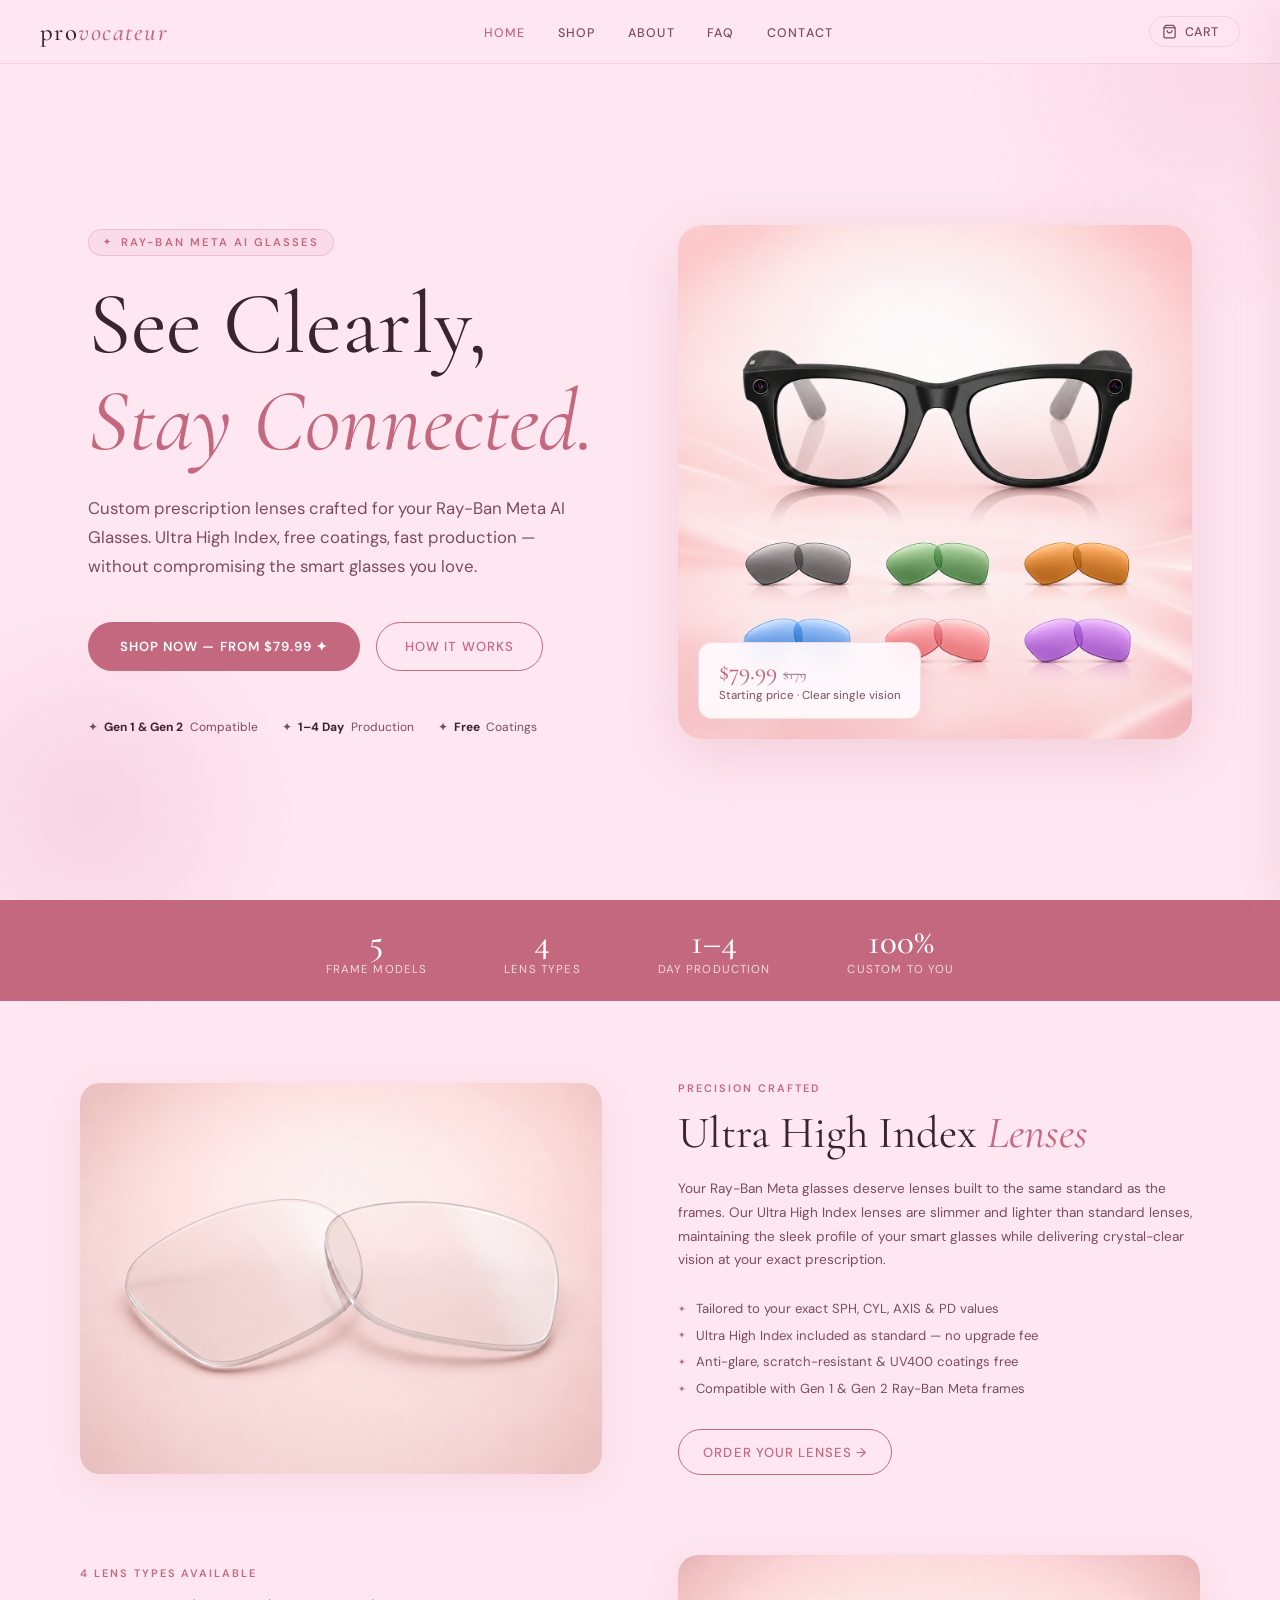
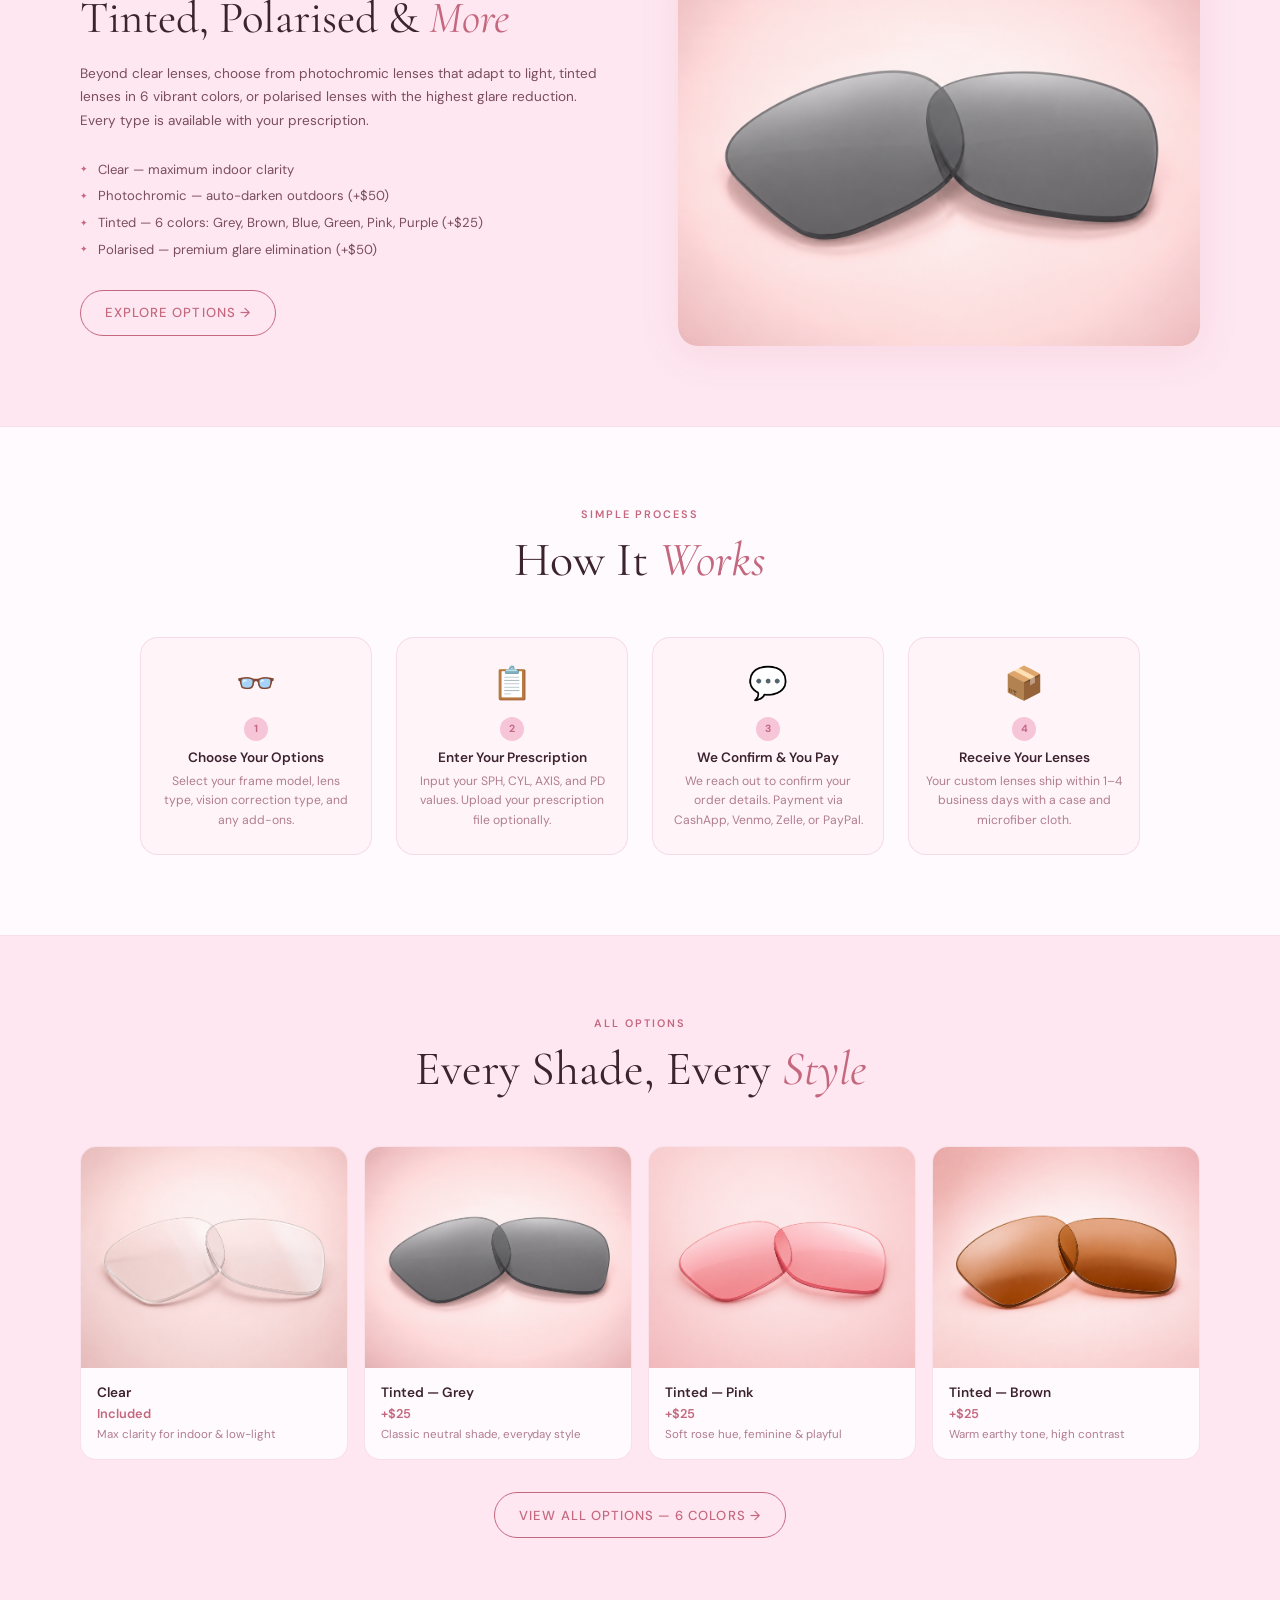
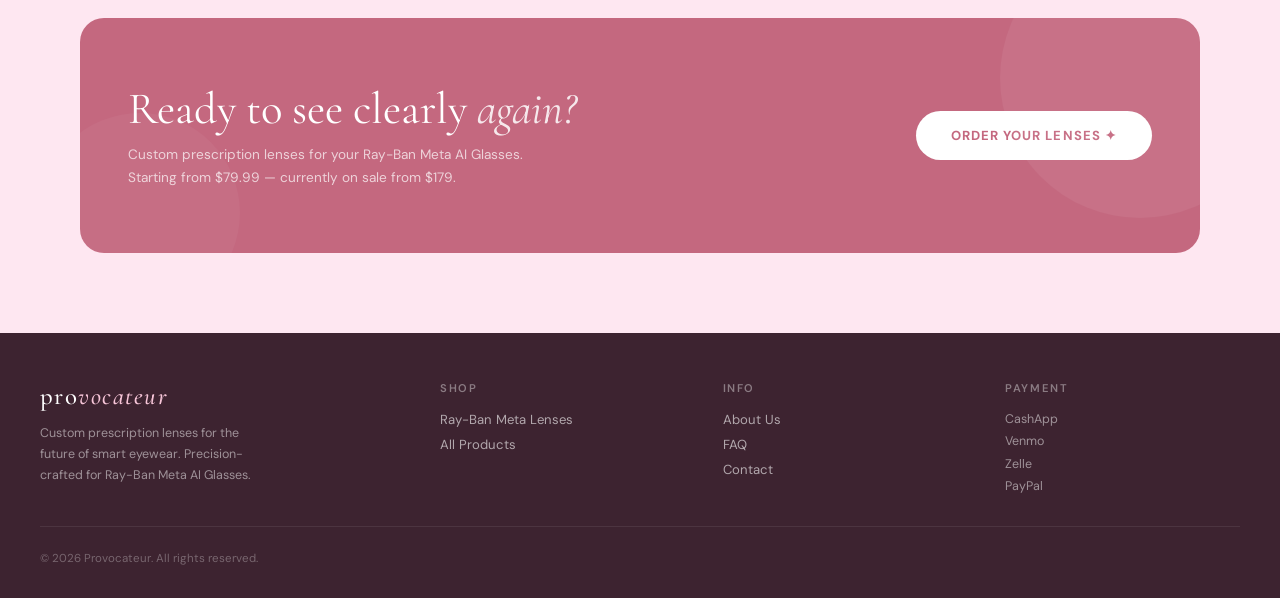
==== commit 55473090: "ssfsfsfdfd" ====
--- a/index.html
+++ b/index.html
@@ -11,11 +11,11 @@
 <meta property="og:title" content="Custom Prescription Lenses for Ray-Ban Meta AI Glasses | Provocateur">
 <meta property="og:description" content="Custom prescription lenses for Ray-Ban Meta AI Glasses with ultra high index materials, fast production, free coatings, and multiple lens options.">
 <meta property="og:url" content="https://provocateur.us/">
-<meta property="og:image" content="https://provocateur.us/pics/main.jpg">
+<meta property="og:image" content="https://provocateur.us/pics/main.png">
 <meta name="twitter:card" content="summary_large_image">
 <meta name="twitter:title" content="Custom Prescription Lenses for Ray-Ban Meta AI Glasses | Provocateur">
 <meta name="twitter:description" content="Custom prescription lenses for Ray-Ban Meta AI Glasses, including clear, photochromic, tinted, polarised, progressive, and blue light options.">
-<meta name="twitter:image" content="https://provocateur.us/pics/main.jpg">
+<meta name="twitter:image" content="https://provocateur.us/pics/main.png">
 <title>Custom Prescription Lenses for Ray-Ban Meta AI Glasses | Provocateur</title>
 <link rel="preconnect" href="https://fonts.googleapis.com">
 <link rel="icon" href="/favicon.svg" type="image/svg+xml">
@@ -401,7 +401,7 @@
 
     <div class="hero-visual">
       <div class="hero-img-wrap">
-        <img src="/pics/main.jpg" alt="Ray-Ban Meta prescription lenses" loading="eager">
+        <img src="/pics/main.png" alt="Ray-Ban Meta prescription lenses" loading="eager">
         <div class="hero-img-badge">
           <div class="hero-img-badge-price">
             $79.99 <span class="hero-img-badge-orig">$179</span>
@@ -437,7 +437,7 @@
   <!-- PRODUCT FEATURE -->
   <section class="product-feature">
     <div class="feature-img-wrap">
-      <img src="/pics/clear.jpg" alt="Clear prescription lenses for Ray-Ban Meta" loading="lazy">
+      <img src="/pics/clear.png" alt="Clear prescription lenses for Ray-Ban Meta" loading="lazy">
     </div>
     <div class="feature-text">
       <div class="feature-tag">Precision Crafted</div>
@@ -457,7 +457,7 @@
 
   <section class="product-feature reverse">
     <div class="feature-img-wrap">
-      <img src="/pics/gray.jpg" alt="Tinted lenses for Ray-Ban Meta" loading="lazy">
+      <img src="/pics/gray.png" alt="Tinted lenses for Ray-Ban Meta" loading="lazy">
     </div>
     <div class="feature-text">
       <div class="feature-tag">4 Lens Types Available</div>
@@ -517,7 +517,7 @@
     </div>
     <div class="lens-cards-grid">
       <a href="/product/" class="lens-preview-card">
-        <div class="lens-preview-img"><img src="/pics/clear.jpg" alt="Clear lenses" loading="lazy"></div>
+        <div class="lens-preview-img"><img src="/pics/clear.png" alt="Clear lenses" loading="lazy"></div>
         <div class="lens-preview-info">
           <div class="lens-preview-name">Clear</div>
           <div class="lens-preview-price">Included</div>
@@ -525,7 +525,7 @@
         </div>
       </a>
       <a href="/product/" class="lens-preview-card">
-        <div class="lens-preview-img"><img src="/pics/gray.jpg" alt="Grey tinted lenses" loading="lazy"></div>
+        <div class="lens-preview-img"><img src="/pics/gray.png" alt="Grey tinted lenses" loading="lazy"></div>
         <div class="lens-preview-info">
           <div class="lens-preview-name">Tinted — Grey</div>
           <div class="lens-preview-price">+$25</div>
@@ -533,7 +533,7 @@
         </div>
       </a>
       <a href="/product/" class="lens-preview-card">
-        <div class="lens-preview-img"><img src="/pics/pink.jpg" alt="Pink tinted lenses" loading="lazy"></div>
+        <div class="lens-preview-img"><img src="/pics/pink.png" alt="Pink tinted lenses" loading="lazy"></div>
         <div class="lens-preview-info">
           <div class="lens-preview-name">Tinted — Pink</div>
           <div class="lens-preview-price">+$25</div>
@@ -541,7 +541,7 @@
         </div>
       </a>
       <a href="/product/" class="lens-preview-card">
-        <div class="lens-preview-img"><img src="/pics/brown.jpg" alt="Brown tinted lenses" loading="lazy"></div>
+        <div class="lens-preview-img"><img src="/pics/brown.png" alt="Brown tinted lenses" loading="lazy"></div>
         <div class="lens-preview-info">
           <div class="lens-preview-name">Tinted — Brown</div>
           <div class="lens-preview-price">+$25</div>
--- a/shared.css
+++ b/shared.css
@@ -27,8 +27,16 @@
   background: var(--bg);
   color: var(--text);
   min-height: 100vh;
+  min-height: 100dvh;
+  display: flex;
+  flex-direction: column;
   overflow-x: hidden;
   -webkit-font-smoothing: antialiased;
+}
+
+body > .page-wrap {
+  flex: 1 0 auto;
+  width: 100%;
 }
 
 /* ── BLOBS ── */
@@ -275,6 +283,8 @@
   background: var(--text); color: rgba(255,255,255,0.7);
   padding: 3rem clamp(1rem, 4vw, 2.5rem) 2rem;
   position: relative; z-index: 1;
+  margin-top: auto;
+  flex-shrink: 0;
 }
 .footer-inner {
   max-width: 1200px; margin: 0 auto;
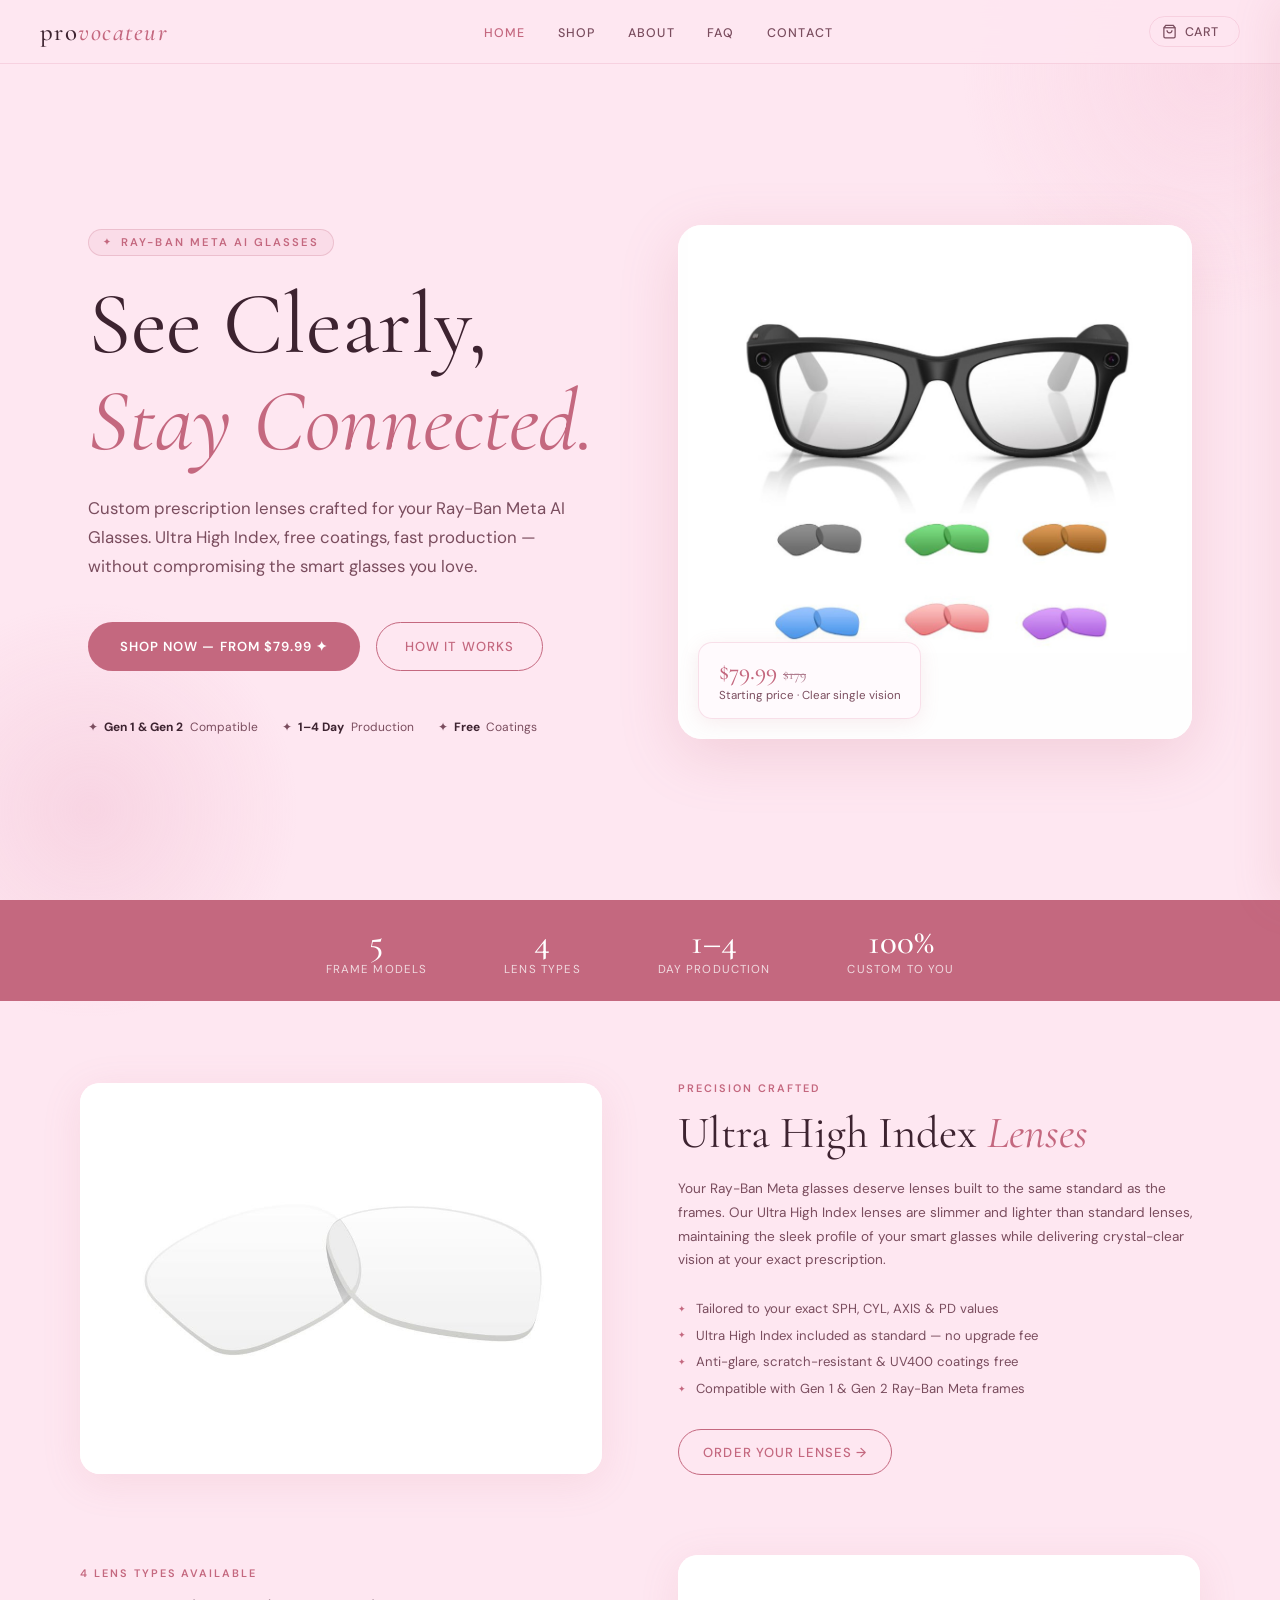
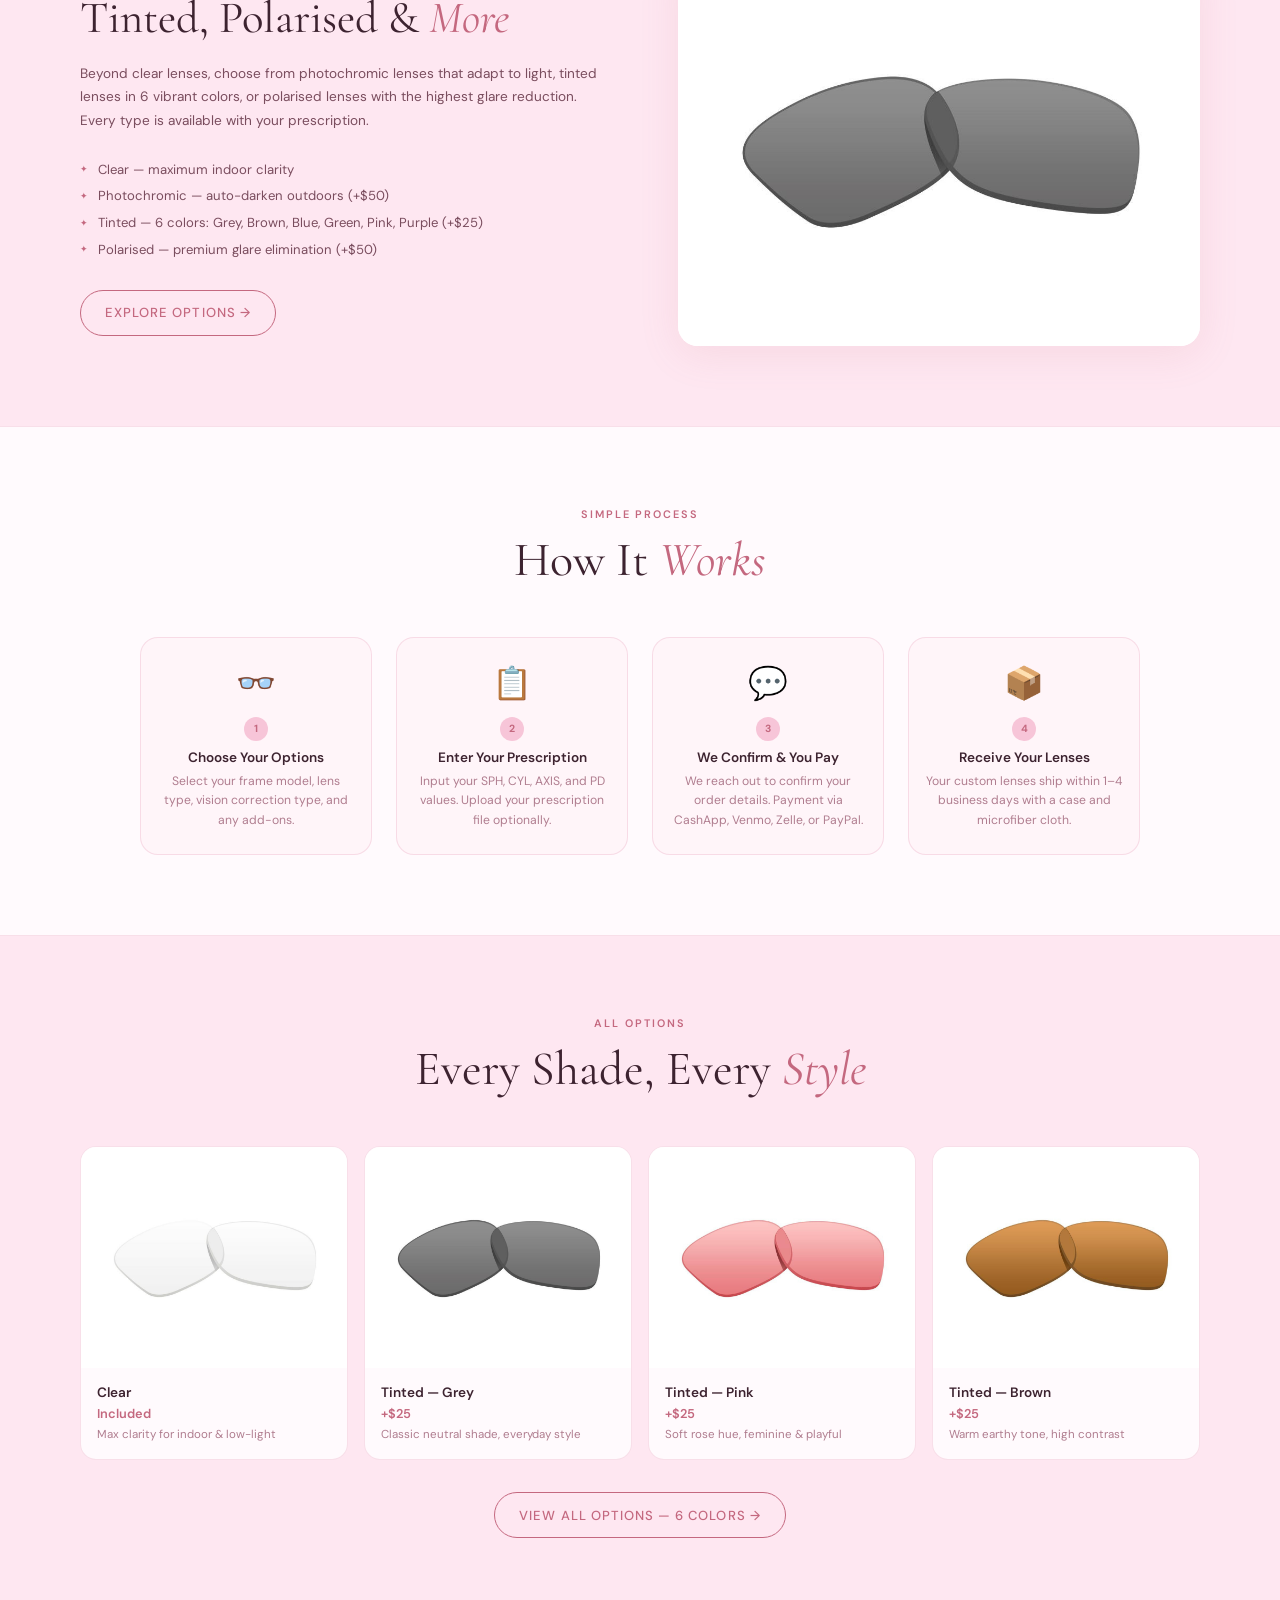
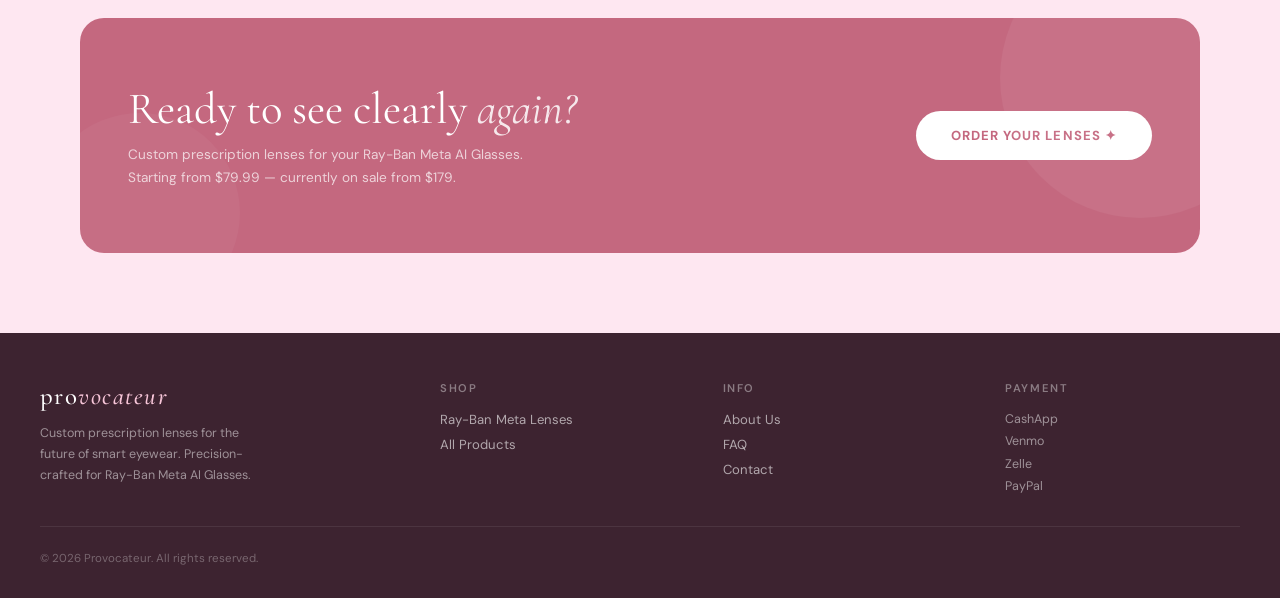
==== commit 2cd8c0e6: "ssdssdf" ====
--- a/index.html
+++ b/index.html
@@ -11,11 +11,11 @@
 <meta property="og:title" content="Custom Prescription Lenses for Ray-Ban Meta AI Glasses | Provocateur">
 <meta property="og:description" content="Custom prescription lenses for Ray-Ban Meta AI Glasses with ultra high index materials, fast production, free coatings, and multiple lens options.">
 <meta property="og:url" content="https://provocateur.us/">
-<meta property="og:image" content="https://provocateur.us/pics/main.png">
+<meta property="og:image" content="https://provocateur.us/pics/main.jpg">
 <meta name="twitter:card" content="summary_large_image">
 <meta name="twitter:title" content="Custom Prescription Lenses for Ray-Ban Meta AI Glasses | Provocateur">
 <meta name="twitter:description" content="Custom prescription lenses for Ray-Ban Meta AI Glasses, including clear, photochromic, tinted, polarised, progressive, and blue light options.">
-<meta name="twitter:image" content="https://provocateur.us/pics/main.png">
+<meta name="twitter:image" content="https://provocateur.us/pics/main.jpg">
 <title>Custom Prescription Lenses for Ray-Ban Meta AI Glasses | Provocateur</title>
 <link rel="preconnect" href="https://fonts.googleapis.com">
 <link rel="icon" href="/favicon.svg" type="image/svg+xml">
@@ -401,7 +401,7 @@
 
     <div class="hero-visual">
       <div class="hero-img-wrap">
-        <img src="/pics/main.png" alt="Ray-Ban Meta prescription lenses" loading="eager">
+        <img src="/pics/main.jpg" alt="Ray-Ban Meta prescription lenses" loading="eager">
         <div class="hero-img-badge">
           <div class="hero-img-badge-price">
             $79.99 <span class="hero-img-badge-orig">$179</span>
@@ -437,7 +437,7 @@
   <!-- PRODUCT FEATURE -->
   <section class="product-feature">
     <div class="feature-img-wrap">
-      <img src="/pics/clear.png" alt="Clear prescription lenses for Ray-Ban Meta" loading="lazy">
+      <img src="/pics/clear.jpg" alt="Clear prescription lenses for Ray-Ban Meta" loading="lazy">
     </div>
     <div class="feature-text">
       <div class="feature-tag">Precision Crafted</div>
@@ -457,7 +457,7 @@
 
   <section class="product-feature reverse">
     <div class="feature-img-wrap">
-      <img src="/pics/gray.png" alt="Tinted lenses for Ray-Ban Meta" loading="lazy">
+      <img src="/pics/gray.jpg" alt="Tinted lenses for Ray-Ban Meta" loading="lazy">
     </div>
     <div class="feature-text">
       <div class="feature-tag">4 Lens Types Available</div>
@@ -517,7 +517,7 @@
     </div>
     <div class="lens-cards-grid">
       <a href="/product/" class="lens-preview-card">
-        <div class="lens-preview-img"><img src="/pics/clear.png" alt="Clear lenses" loading="lazy"></div>
+        <div class="lens-preview-img"><img src="/pics/clear.jpg" alt="Clear lenses" loading="lazy"></div>
         <div class="lens-preview-info">
           <div class="lens-preview-name">Clear</div>
           <div class="lens-preview-price">Included</div>
@@ -525,7 +525,7 @@
         </div>
       </a>
       <a href="/product/" class="lens-preview-card">
-        <div class="lens-preview-img"><img src="/pics/gray.png" alt="Grey tinted lenses" loading="lazy"></div>
+        <div class="lens-preview-img"><img src="/pics/gray.jpg" alt="Grey tinted lenses" loading="lazy"></div>
         <div class="lens-preview-info">
           <div class="lens-preview-name">Tinted — Grey</div>
           <div class="lens-preview-price">+$25</div>
@@ -533,7 +533,7 @@
         </div>
       </a>
       <a href="/product/" class="lens-preview-card">
-        <div class="lens-preview-img"><img src="/pics/pink.png" alt="Pink tinted lenses" loading="lazy"></div>
+        <div class="lens-preview-img"><img src="/pics/pink.jpg" alt="Pink tinted lenses" loading="lazy"></div>
         <div class="lens-preview-info">
           <div class="lens-preview-name">Tinted — Pink</div>
           <div class="lens-preview-price">+$25</div>
@@ -541,7 +541,7 @@
         </div>
       </a>
       <a href="/product/" class="lens-preview-card">
-        <div class="lens-preview-img"><img src="/pics/brown.png" alt="Brown tinted lenses" loading="lazy"></div>
+        <div class="lens-preview-img"><img src="/pics/brown.jpg" alt="Brown tinted lenses" loading="lazy"></div>
         <div class="lens-preview-info">
           <div class="lens-preview-name">Tinted — Brown</div>
           <div class="lens-preview-price">+$25</div>
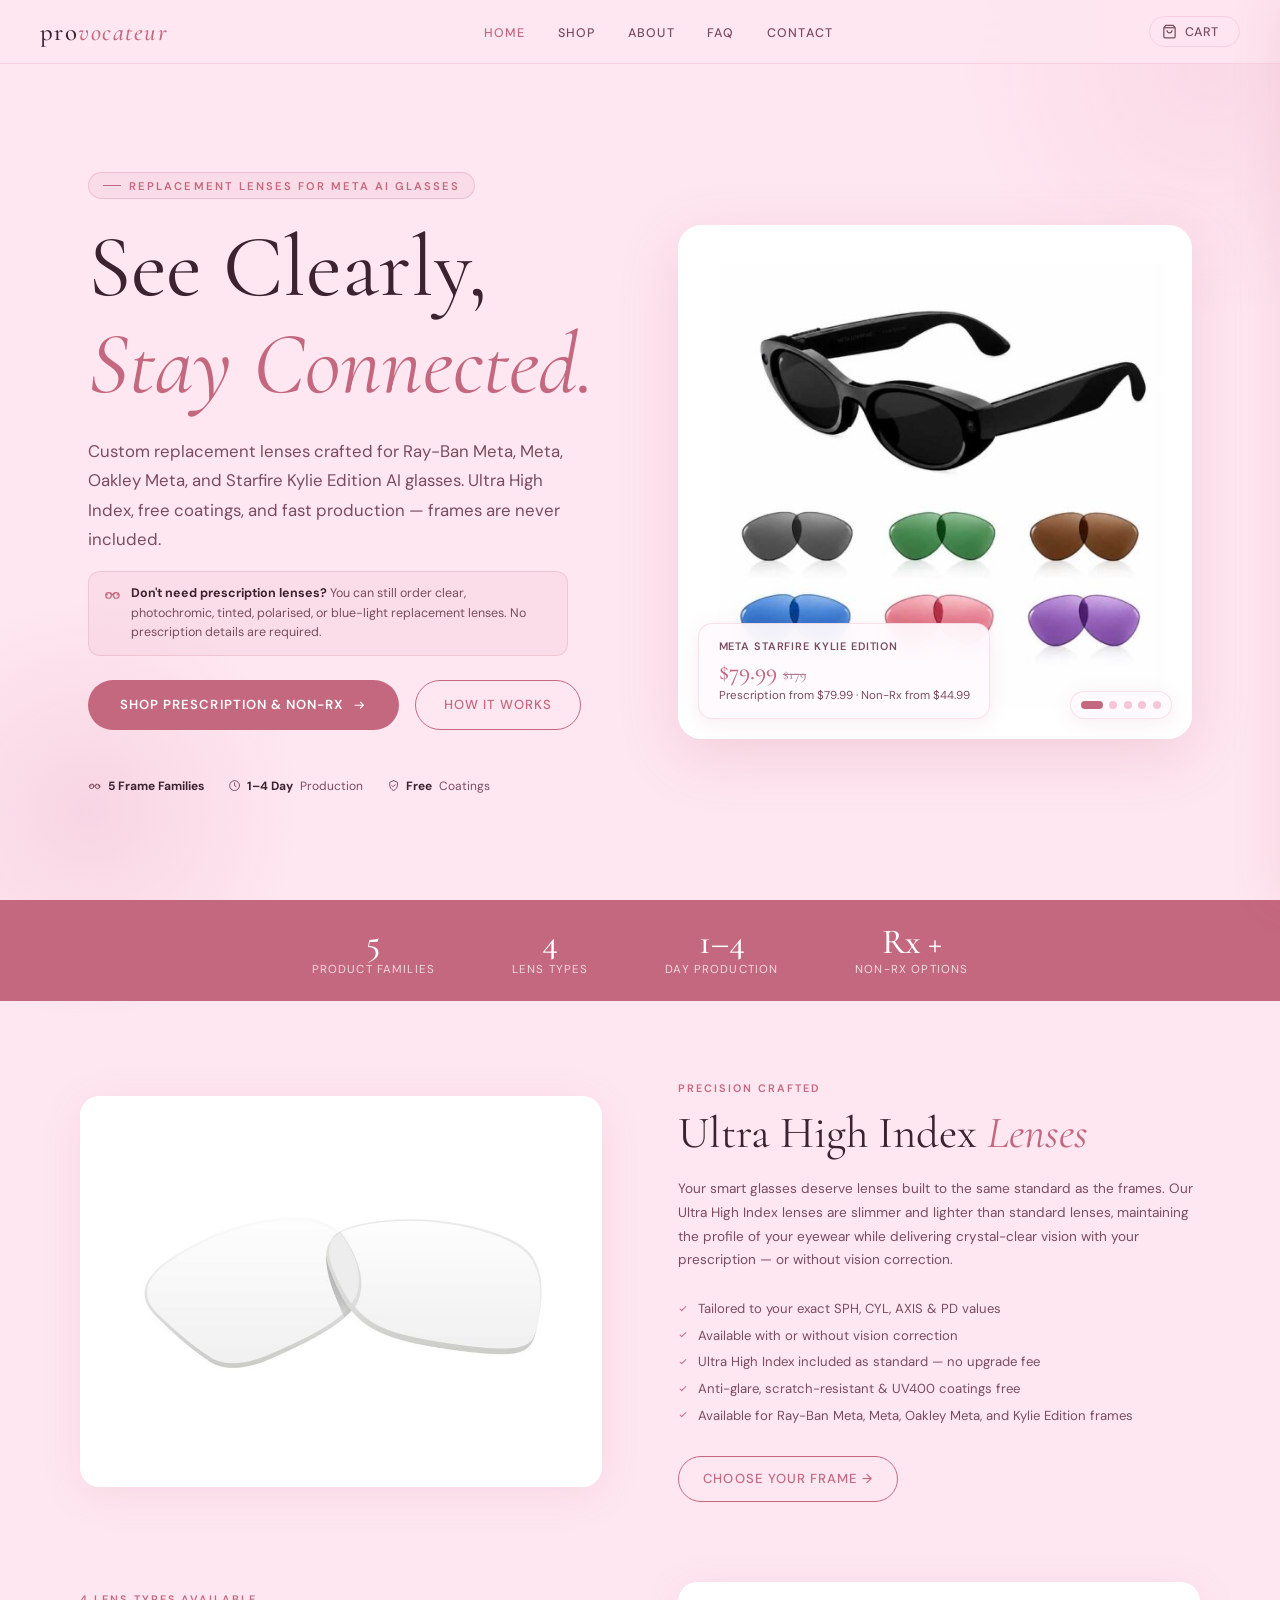
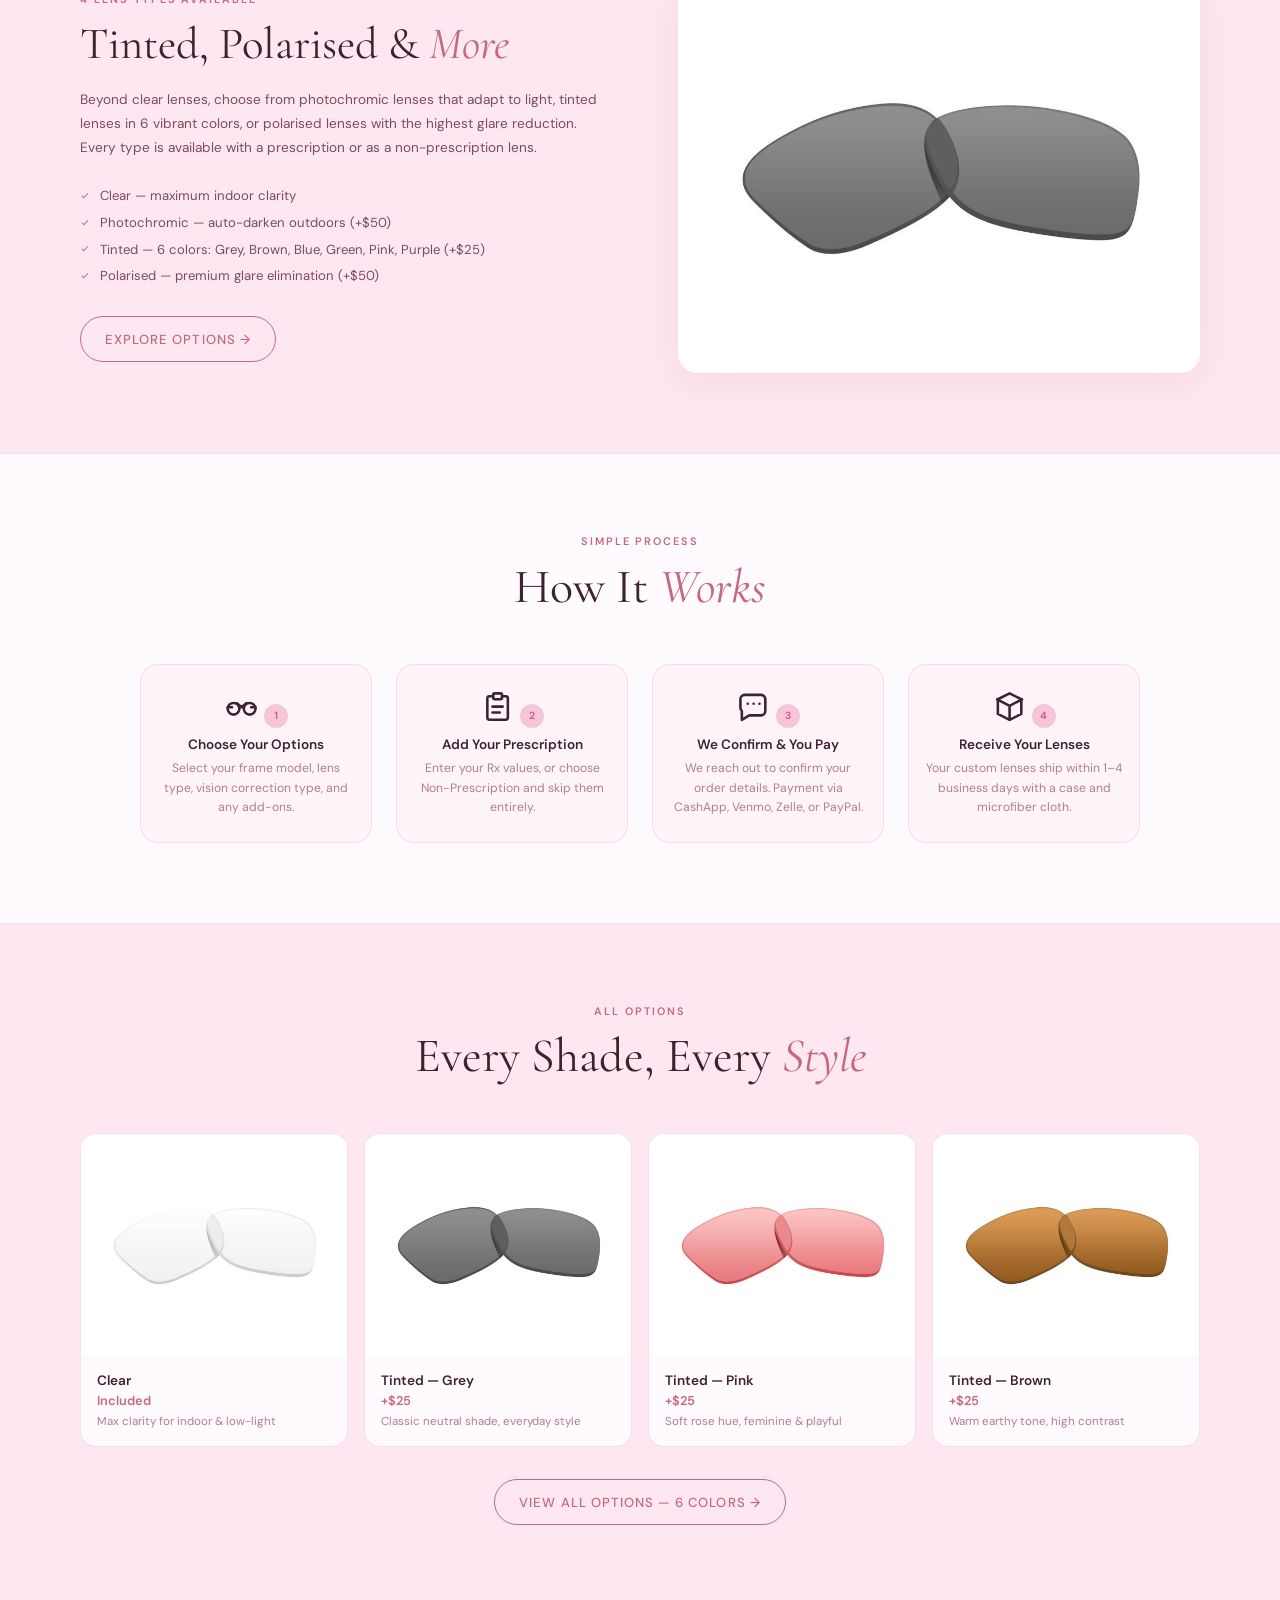
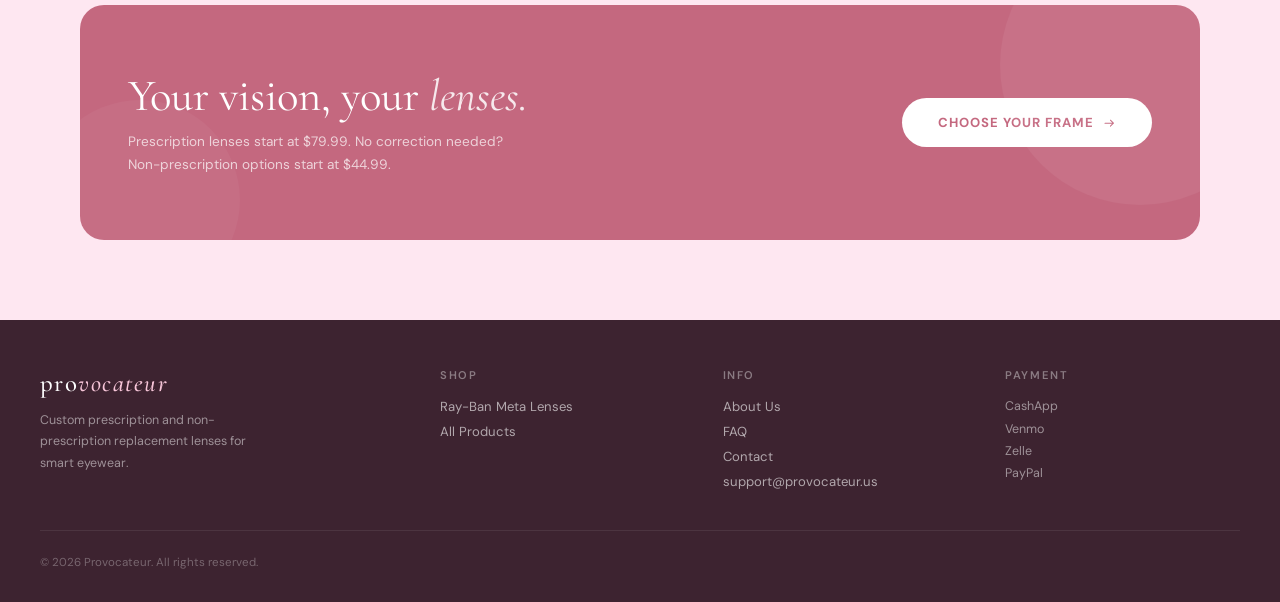
==== commit 60473d47: "asdasd" ====
--- a/index.html
+++ b/index.html
@@ -3,22 +3,23 @@
 <head>
 <meta charset="UTF-8">
 <meta name="viewport" content="width=device-width, initial-scale=1.0">
-<meta name="description" content="Provocateur makes custom prescription lenses for Ray-Ban Meta AI Glasses, including clear, photochromic, tinted, polarised, progressive, and blue light options.">
+<meta name="description" content="Shop custom prescription and non-prescription replacement lenses for Ray-Ban Meta, Meta Adventurer, Meta Fury, Oakley Meta HSTN, and Meta Starfire Kylie Edition AI Glasses.">
 <meta name="robots" content="index, follow">
 <link rel="canonical" href="https://provocateur.us/">
 <meta property="og:site_name" content="Provocateur">
 <meta property="og:type" content="website">
-<meta property="og:title" content="Custom Prescription Lenses for Ray-Ban Meta AI Glasses | Provocateur">
-<meta property="og:description" content="Custom prescription lenses for Ray-Ban Meta AI Glasses with ultra high index materials, fast production, free coatings, and multiple lens options.">
+<meta property="og:title" content="Custom Replacement Lenses for Meta AI Glasses | Provocateur">
+<meta property="og:description" content="Prescription-first replacement lenses, plus non-prescription clear, photochromic, tinted, and polarised options for Meta AI glasses.">
 <meta property="og:url" content="https://provocateur.us/">
-<meta property="og:image" content="https://provocateur.us/pics/main.jpg">
+<meta property="og:image" content="https://provocateur.us/pics/Starfire%20Kylie%20Edition%20AI%20Glasses.jpg">
 <meta name="twitter:card" content="summary_large_image">
-<meta name="twitter:title" content="Custom Prescription Lenses for Ray-Ban Meta AI Glasses | Provocateur">
-<meta name="twitter:description" content="Custom prescription lenses for Ray-Ban Meta AI Glasses, including clear, photochromic, tinted, polarised, progressive, and blue light options.">
-<meta name="twitter:image" content="https://provocateur.us/pics/main.jpg">
-<title>Custom Prescription Lenses for Ray-Ban Meta AI Glasses | Provocateur</title>
+<meta name="twitter:title" content="Custom Replacement Lenses for Meta AI Glasses | Provocateur">
+<meta name="twitter:description" content="Custom replacement lenses for five Meta AI glasses frame families, with prescription and non-prescription options.">
+<meta name="twitter:image" content="https://provocateur.us/pics/Starfire%20Kylie%20Edition%20AI%20Glasses.jpg">
+<title>Custom Replacement Lenses for Meta AI Glasses | Provocateur</title>
 <link rel="preconnect" href="https://fonts.googleapis.com">
-<link rel="icon" href="/favicon.svg" type="image/svg+xml">
+<link rel="icon" href="/favicon.png" type="image/png" sizes="1254x1254">
+<link rel="apple-touch-icon" href="/favicon.png">
 <link rel="stylesheet" href="/shared.css">
 <script type="application/ld+json">
 {
@@ -29,8 +30,8 @@
       "@id": "https://provocateur.us/#organization",
       "name": "Provocateur",
       "url": "https://provocateur.us/",
-      "logo": "https://provocateur.us/favicon.svg",
-      "description": "Custom prescription lenses for Ray-Ban Meta AI Glasses."
+      "logo": "https://provocateur.us/favicon.png",
+      "description": "Custom prescription and non-prescription replacement lenses for Meta AI glasses."
     },
     {
       "@type": "WebSite",
@@ -64,7 +65,9 @@
   border: 1px solid rgba(196,104,127,0.25);
   padding: 0.35rem 0.9rem; border-radius: 100px;
 }
-.hero-eyebrow::before { content:'✦'; font-size:0.55rem; }
+.hero-eyebrow::before {
+  content:''; width:18px; height:1px; background:var(--rose-deep);
+}
 
 .hero-title {
   font-family: 'Cormorant Garamond', serif;
@@ -76,8 +79,16 @@
 
 .hero-sub {
   font-size: clamp(0.9rem, 1.8vw, 1.05rem); color: var(--text-soft);
-  line-height: 1.75; margin-bottom: 2.5rem; max-width: 480px;
-}
+  line-height: 1.75; margin-bottom: 1rem; max-width: 480px;
+}
+.hero-nonrx {
+  display:flex; align-items:flex-start; gap:0.65rem; max-width:480px;
+  padding:0.8rem 0.95rem; margin-bottom:1.5rem; border-radius:12px;
+  background:rgba(196,104,127,0.07); border:1px solid rgba(196,104,127,0.2);
+  color:var(--text-soft); font-size:0.78rem; line-height:1.55;
+}
+.hero-nonrx [data-icon] { width:1.05rem; height:1.05rem; color:var(--rose-deep); flex:0 0 auto; margin-top:0.08rem; }
+.hero-nonrx strong { color:var(--text); }
 
 .hero-ctas { display: flex; gap: 1rem; flex-wrap: wrap; margin-bottom: 3rem; }
 .hero-cta-primary {
@@ -117,7 +128,12 @@
   aspect-ratio: 1/1; background: var(--white);
   position: relative;
 }
-.hero-img-wrap img { width: 100%; height: 100%; object-fit: cover; display: block; }
+.hero-img-link { position:absolute; inset:0; display:block; }
+.hero-img-wrap img {
+  width: 100%; height: 100%; object-fit: cover; display: block;
+  transition: opacity 0.42s ease, transform 0.55s ease;
+}
+.hero-img-wrap img.is-changing { opacity:0; transform:scale(1.015); }
 .hero-img-badge {
   position: absolute; bottom: 20px; left: 20px;
   background: rgba(255,250,253,0.92);
@@ -126,6 +142,11 @@
   border-radius: 14px; padding: 0.9rem 1.2rem;
   box-shadow: 0 4px 20px var(--shadow);
 }
+.hero-img-badge-product {
+  max-width: 250px; margin-bottom:0.22rem;
+  font-size:0.68rem; line-height:1.35; letter-spacing:0.08em;
+  text-transform:uppercase; color:var(--text-soft); font-weight:600;
+}
 .hero-img-badge-price {
   font-family: 'Cormorant Garamond', serif;
   font-size: 1.5rem; font-weight: 500; color: var(--rose-deep);
@@ -133,6 +154,19 @@
 }
 .hero-img-badge-orig { font-size: 0.85rem; color: var(--text-muted); text-decoration: line-through; }
 .hero-img-badge-label { font-size: 0.72rem; color: var(--text-soft); margin-top: 0.15rem; }
+.hero-carousel-controls {
+  position:absolute; right:20px; bottom:20px; z-index:3;
+  display:flex; align-items:center; gap:0.4rem;
+  padding:0.55rem 0.65rem; border:1px solid var(--border);
+  border-radius:100px; background:rgba(255,250,253,0.92);
+  backdrop-filter:blur(12px); box-shadow:0 4px 20px var(--shadow);
+}
+.hero-carousel-dot {
+  width:8px; height:8px; padding:0; border:0; border-radius:50%;
+  background:var(--rose-light); cursor:pointer; transition:width 0.25s, background 0.25s;
+}
+.hero-carousel-dot[aria-current="true"] { width:22px; border-radius:100px; background:var(--rose-deep); }
+.hero-carousel-dot:focus-visible { outline:2px solid var(--rose-deep); outline-offset:3px; }
 
 /* Floating dots decoration */
 .hero-dot {
@@ -194,7 +228,10 @@
   display: flex; align-items: center; gap: 0.6rem;
   font-size: 0.82rem; color: var(--text-soft);
 }
-.feature-list li::before { content:'✦'; color: var(--rose-deep); font-size: 0.55rem; flex-shrink: 0; }
+.feature-list li::before {
+  content:''; width:10px; height:10px; flex-shrink:0;
+  background:center/contain no-repeat url("data:image/svg+xml,%3Csvg xmlns='http://www.w3.org/2000/svg' viewBox='0 0 24 24' fill='none' stroke='%23c4687f' stroke-width='2.5' stroke-linecap='round' stroke-linejoin='round'%3E%3Cpath d='m5 12 4 4L19 6'/%3E%3C/svg%3E");
+}
 
 /* HOW IT WORKS */
 .hiw {
@@ -304,7 +341,9 @@
 /* RESPONSIVE */
 @media (max-width: 860px) {
   .hero { flex-direction: column; text-align: center; min-height: auto; padding-top: 3rem; }
+  .hero-visual { width:100%; max-width:560px; flex:none; }
   .hero-sub { margin-left: auto; margin-right: auto; }
+  .hero-nonrx { margin-left:auto; margin-right:auto; text-align:left; }
   .hero-ctas { justify-content: center; }
   .hero-trust { justify-content: center; }
   .product-feature { grid-template-columns: 1fr; }
@@ -313,6 +352,9 @@
   .lens-cards-grid { grid-template-columns: 1fr 1fr; }
 }
 @media (max-width: 520px) {
+  .hero-carousel-controls { top:16px; right:16px; bottom:auto; }
+  .hero-img-badge { right:16px; bottom:16px; left:16px; }
+  .hero-img-badge-product { max-width:none; }
   .stats-inner { gap: 1.5rem; }
   .steps-grid { grid-template-columns: 1fr 1fr; gap: 0.75rem; }
   .lens-cards-grid { grid-template-columns: 1fr 1fr; }
@@ -359,7 +401,7 @@
 <div class="cart-overlay" id="cartOverlay" onclick="closeCart()"></div>
 <div class="cart-sidebar" id="cartSidebar">
   <div class="cart-header">
-    <h3>Your Cart 🌸</h3>
+    <h3>Your Cart</h3>
     <button type="button" class="cart-close" onclick="closeCart()" aria-label="Close cart">×</button>
   </div>
   <div id="cartBody"></div>
@@ -380,33 +422,47 @@
   <!-- HERO -->
   <section class="hero">
     <div class="hero-text">
-      <div class="hero-eyebrow">Ray-Ban Meta AI Glasses</div>
+      <div class="hero-eyebrow">Replacement Lenses for Meta AI Glasses</div>
       <h1 class="hero-title">
         See Clearly,
         <em>Stay Connected.</em>
       </h1>
       <p class="hero-sub">
-        Custom prescription lenses crafted for your Ray-Ban Meta AI Glasses. Ultra High Index, free coatings, fast production — without compromising the smart glasses you love.
+        Custom replacement lenses crafted for Ray-Ban Meta, Meta, Oakley Meta, and Starfire Kylie Edition AI glasses. Ultra High Index, free coatings, and fast production — frames are never included.
       </p>
+      <div class="hero-nonrx">
+        <span data-icon="glasses"></span>
+        <span><strong>Don't need prescription lenses?</strong> You can still order clear, photochromic, tinted, polarised, or blue-light replacement lenses. No prescription details are required.</span>
+      </div>
       <div class="hero-ctas">
-        <a href="/product/" class="hero-cta-primary">Shop Now — from $79.99 ✦</a>
+        <a href="/shop/" class="hero-cta-primary">Shop Prescription &amp; Non-Rx <span data-icon="arrow"></span></a>
         <a href="/faq/" class="hero-cta-secondary">How It Works</a>
       </div>
       <div class="hero-trust">
-        <div class="hero-trust-item">✦ <strong>Gen 1 &amp; Gen 2</strong> Compatible</div>
-        <div class="hero-trust-item">✦ <strong>1–4 Day</strong> Production</div>
-        <div class="hero-trust-item">✦ <strong>Free</strong> Coatings</div>
+        <div class="hero-trust-item"><span data-icon="glasses"></span> <strong>5 Frame Families</strong></div>
+        <div class="hero-trust-item"><span data-icon="clock"></span> <strong>1–4 Day</strong> Production</div>
+        <div class="hero-trust-item"><span data-icon="shield"></span> <strong>Free</strong> Coatings</div>
       </div>
     </div>
 
     <div class="hero-visual">
-      <div class="hero-img-wrap">
-        <img src="/pics/main.jpg" alt="Ray-Ban Meta prescription lenses" loading="eager">
+      <div class="hero-img-wrap" id="heroCarousel">
+        <a id="heroProductLink" class="hero-img-link" href="/product/?style=kylie" aria-label="Shop replacement lenses for Meta Starfire Kylie Edition AI Glasses">
+          <img id="heroProductImage" src="/pics/Starfire%20Kylie%20Edition%20AI%20Glasses.jpg" alt="Replacement lenses for Meta Starfire Kylie Edition AI Glasses" loading="eager" decoding="async">
+        </a>
         <div class="hero-img-badge">
+          <div class="hero-img-badge-product" id="heroProductName">Meta Starfire Kylie Edition</div>
           <div class="hero-img-badge-price">
             $79.99 <span class="hero-img-badge-orig">$179</span>
           </div>
-          <div class="hero-img-badge-label">Starting price · Clear single vision</div>
+          <div class="hero-img-badge-label">Prescription from $79.99 · Non-Rx from $44.99</div>
+        </div>
+        <div class="hero-carousel-controls" aria-label="Featured lens products">
+          <button class="hero-carousel-dot" type="button" aria-label="Show Meta Starfire Kylie Edition" aria-current="true"></button>
+          <button class="hero-carousel-dot" type="button" aria-label="Show Oakley Meta HSTN" aria-current="false"></button>
+          <button class="hero-carousel-dot" type="button" aria-label="Show Meta Fury" aria-current="false"></button>
+          <button class="hero-carousel-dot" type="button" aria-label="Show Meta Adventurer" aria-current="false"></button>
+          <button class="hero-carousel-dot" type="button" aria-label="Show Ray-Ban Meta" aria-current="false"></button>
         </div>
       </div>
     </div>
@@ -417,7 +473,7 @@
     <div class="stats-inner">
       <div class="stat-item">
         <div class="stat-num">5</div>
-        <div class="stat-label">Frame Models</div>
+        <div class="stat-label">Product Families</div>
       </div>
       <div class="stat-item">
         <div class="stat-num">4</div>
@@ -428,8 +484,8 @@
         <div class="stat-label">Day Production</div>
       </div>
       <div class="stat-item">
-        <div class="stat-num">100%</div>
-        <div class="stat-label">Custom to You</div>
+        <div class="stat-num">Rx +</div>
+        <div class="stat-label">Non-Rx Options</div>
       </div>
     </div>
   </div>
@@ -443,15 +499,16 @@
       <div class="feature-tag">Precision Crafted</div>
       <h2 class="feature-heading">Ultra High Index <em>Lenses</em></h2>
       <p class="feature-body">
-        Your Ray-Ban Meta glasses deserve lenses built to the same standard as the frames. Our Ultra High Index lenses are slimmer and lighter than standard lenses, maintaining the sleek profile of your smart glasses while delivering crystal-clear vision at your exact prescription.
+        Your smart glasses deserve lenses built to the same standard as the frames. Our Ultra High Index lenses are slimmer and lighter than standard lenses, maintaining the profile of your eyewear while delivering crystal-clear vision with your prescription — or without vision correction.
       </p>
       <ul class="feature-list">
         <li>Tailored to your exact SPH, CYL, AXIS &amp; PD values</li>
+        <li>Available with or without vision correction</li>
         <li>Ultra High Index included as standard — no upgrade fee</li>
         <li>Anti-glare, scratch-resistant &amp; UV400 coatings free</li>
-        <li>Compatible with Gen 1 &amp; Gen 2 Ray-Ban Meta frames</li>
+        <li>Available for Ray-Ban Meta, Meta, Oakley Meta, and Kylie Edition frames</li>
       </ul>
-      <a href="/product/" class="btn-outline" style="display:inline-flex;">Order Your Lenses →</a>
+      <a href="/shop/" class="btn-outline" style="display:inline-flex;">Choose Your Frame →</a>
     </div>
   </section>
 
@@ -463,7 +520,7 @@
       <div class="feature-tag">4 Lens Types Available</div>
       <h2 class="feature-heading">Tinted, Polarised &amp; <em>More</em></h2>
       <p class="feature-body">
-        Beyond clear lenses, choose from photochromic lenses that adapt to light, tinted lenses in 6 vibrant colors, or polarised lenses with the highest glare reduction. Every type is available with your prescription.
+        Beyond clear lenses, choose from photochromic lenses that adapt to light, tinted lenses in 6 vibrant colors, or polarised lenses with the highest glare reduction. Every type is available with a prescription or as a non-prescription lens.
       </p>
       <ul class="feature-list">
         <li>Clear — maximum indoor clarity</li>
@@ -482,25 +539,25 @@
       <h2 class="section-title">How It <em>Works</em></h2>
       <div class="steps-grid">
         <div class="step-card">
-          <div class="step-icon">👓</div>
+          <div class="step-icon" data-icon="glasses"></div>
           <div class="step-num-badge">1</div>
           <h4>Choose Your Options</h4>
           <p>Select your frame model, lens type, vision correction type, and any add-ons.</p>
         </div>
         <div class="step-card">
-          <div class="step-icon">📋</div>
+          <div class="step-icon" data-icon="clipboard"></div>
           <div class="step-num-badge">2</div>
-          <h4>Enter Your Prescription</h4>
-          <p>Input your SPH, CYL, AXIS, and PD values. Upload your prescription file optionally.</p>
+          <h4>Add Your Prescription</h4>
+          <p>Enter your Rx values, or choose Non-Prescription and skip them entirely.</p>
         </div>
         <div class="step-card">
-          <div class="step-icon">💬</div>
+          <div class="step-icon" data-icon="message"></div>
           <div class="step-num-badge">3</div>
           <h4>We Confirm &amp; You Pay</h4>
           <p>We reach out to confirm your order details. Payment via CashApp, Venmo, Zelle, or PayPal.</p>
         </div>
         <div class="step-card">
-          <div class="step-icon">📦</div>
+          <div class="step-icon" data-icon="package"></div>
           <div class="step-num-badge">4</div>
           <h4>Receive Your Lenses</h4>
           <p>Your custom lenses ship within 1–4 business days with a case and microfiber cloth.</p>
@@ -558,10 +615,10 @@
   <div class="cta-banner">
     <div class="cta-inner">
       <div class="cta-text">
-        <h2>Ready to see clearly <em>again?</em></h2>
-        <p>Custom prescription lenses for your Ray-Ban Meta AI Glasses. Starting from $79.99 — currently on sale from $179.</p>
-      </div>
-      <a href="/product/" class="cta-btn">Order Your Lenses ✦</a>
+        <h2>Your vision, your <em>lenses.</em></h2>
+        <p>Prescription lenses start at $79.99. No correction needed? Non-prescription options start at $44.99.</p>
+      </div>
+      <a href="/shop/" class="cta-btn">Choose Your Frame <span data-icon="arrow"></span></a>
     </div>
   </div>
 
@@ -572,7 +629,7 @@
   <div class="footer-inner">
     <div class="footer-brand">
       <a href="/" class="nav-logo">pro<span style="color:var(--rose-light);font-style:italic;">vocateur</span></a>
-      <p>Custom prescription lenses for the future of smart eyewear. Precision-crafted for Ray-Ban Meta AI Glasses.</p>
+      <p>Custom prescription and non-prescription replacement lenses for smart eyewear.</p>
     </div>
     <div class="footer-col">
       <h5>Shop</h5>
@@ -584,6 +641,7 @@
       <a href="/about/">About Us</a>
       <a href="/faq/">FAQ</a>
       <a href="/contact/">Contact</a>
+      <a href="mailto:support@provocateur.us">support@provocateur.us</a>
     </div>
     <div class="footer-col">
       <h5>Payment</h5>
@@ -601,6 +659,109 @@
 
 <script src="/shared.js"></script>
 
+<script>
+const HERO_PRODUCTS = [
+  {
+    name: 'Meta Starfire Kylie Edition',
+    image: '/pics/Starfire%20Kylie%20Edition%20AI%20Glasses.jpg',
+    alt: 'Replacement lenses for Meta Starfire Kylie Edition AI Glasses',
+    url: '/product/?style=kylie'
+  },
+  {
+    name: 'Oakley Meta HSTN',
+    image: '/pics/Oakley%20Meta%20HSTN%20AI%20Glasses.jpg',
+    alt: 'Replacement lenses for Oakley Meta HSTN AI Glasses',
+    url: '/product/?style=oakley-hstn'
+  },
+  {
+    name: 'Meta Fury',
+    image: '/pics/Meta%20Fury%20AI%20Glasses.jpg',
+    alt: 'Replacement lenses for Meta Fury AI Glasses',
+    url: '/product/?style=meta-fury'
+  },
+  {
+    name: 'Meta Adventurer',
+    image: '/pics/Custom%20Prescription%20Lenses%20For%20Meta%20Adventurer%20AI%20Glasses.jpg',
+    alt: 'Replacement lenses for Meta Adventurer AI Glasses',
+    url: '/product/?style=meta-adventurer'
+  },
+  {
+    name: 'Ray-Ban Meta',
+    image: '/pics/main.jpg',
+    alt: 'Replacement lenses for Ray-Ban Meta AI Glasses',
+    url: '/product/'
+  }
+];
+
+function initHeroCarousel() {
+  const carousel = document.getElementById('heroCarousel');
+  const image = document.getElementById('heroProductImage');
+  const link = document.getElementById('heroProductLink');
+  const name = document.getElementById('heroProductName');
+  const dots = [...document.querySelectorAll('.hero-carousel-dot')];
+  const reduceMotion = window.matchMedia('(prefers-reduced-motion: reduce)').matches;
+  let current = 0;
+  let intervalId = null;
+  let transitionId = null;
+
+  HERO_PRODUCTS.slice(1).forEach(product => {
+    const preload = new Image();
+    preload.src = product.image;
+  });
+
+  function commit(index) {
+    const product = HERO_PRODUCTS[index];
+    image.src = product.image;
+    image.alt = product.alt;
+    link.href = product.url;
+    link.setAttribute('aria-label', `Shop ${product.alt.toLowerCase()}`);
+    name.textContent = product.name;
+    dots.forEach((dot, dotIndex) => dot.setAttribute('aria-current', dotIndex === index ? 'true' : 'false'));
+    requestAnimationFrame(() => image.classList.remove('is-changing'));
+  }
+
+  function show(index, immediate = false) {
+    current = (index + HERO_PRODUCTS.length) % HERO_PRODUCTS.length;
+    window.clearTimeout(transitionId);
+    if (immediate || reduceMotion) {
+      commit(current);
+      return;
+    }
+    image.classList.add('is-changing');
+    transitionId = window.setTimeout(() => commit(current), 220);
+  }
+
+  function stop() {
+    window.clearInterval(intervalId);
+    intervalId = null;
+  }
+
+  function start() {
+    stop();
+    if (!reduceMotion && !document.hidden) {
+      intervalId = window.setInterval(() => show(current + 1), 3000);
+    }
+  }
+
+  dots.forEach((dot, index) => dot.addEventListener('click', () => {
+    show(index);
+    start();
+  }));
+  carousel.addEventListener('mouseenter', stop);
+  carousel.addEventListener('mouseleave', start);
+  carousel.addEventListener('focusin', stop);
+  carousel.addEventListener('focusout', start);
+  document.addEventListener('visibilitychange', start);
+  start();
+}
+
+if (document.readyState === 'loading') {
+  document.addEventListener('DOMContentLoaded', initHeroCarousel);
+} else {
+  initHeroCarousel();
+}
+</script>
+
 <script data-goatcounter="https://provocateur.goatcounter.com/count"
         async src="//gc.zgo.at/count.js"></script>
 
--- a/shared.css
+++ b/shared.css
@@ -39,6 +39,32 @@
   width: 100%;
 }
 
+.site-icon,
+.button-icon,
+.toast-icon {
+  display: inline-flex;
+  align-items: center;
+  justify-content: center;
+  flex: 0 0 auto;
+  width: 1.1em;
+  height: 1.1em;
+  vertical-align: -0.15em;
+}
+.site-icon svg,
+.button-icon svg,
+.toast-icon svg,
+.cart-item-img svg,
+.cart-empty-icon svg {
+  width: 100%;
+  height: 100%;
+  fill: none;
+  stroke: currentColor;
+  stroke-width: 1.75;
+  stroke-linecap: round;
+  stroke-linejoin: round;
+}
+.button-icon { margin-left: 0.35rem; }
+
 /* ── BLOBS ── */
 .bg-blob-1, .bg-blob-2 {
   position: fixed; pointer-events: none; z-index: 0; border-radius: 50%;
@@ -200,10 +226,21 @@
   border: 1px solid var(--border); border-radius: 14px;
   position: relative;
 }
-.cart-item-img { font-size: 1.8rem; flex-shrink: 0; }
+.cart-item-img { width: 1.9rem; height: 1.9rem; color: var(--rose-deep); flex-shrink: 0; }
+.cart-empty-icon { width: 2.5rem; height: 2.5rem; color: var(--rose-deep); margin: 0 auto 1rem; }
 .cart-item-info { flex: 1; min-width: 0; }
 .cart-item-name { font-size: 0.82rem; font-weight: 600; color: var(--text); margin-bottom: 0.2rem; }
 .cart-item-meta { font-size: 0.72rem; color: var(--text-muted); margin-bottom: 0.3rem; line-height: 1.5; }
+.cart-item-files {
+  font-size: 0.68rem;
+  color: var(--text-soft);
+  background: rgba(196,104,127,0.07);
+  border: 1px solid var(--border);
+  border-radius: 8px;
+  padding: 0.28rem 0.45rem;
+  margin-bottom: 0.45rem;
+  overflow-wrap: anywhere;
+}
 .cart-item-price { font-size: 0.88rem; font-weight: 600; color: var(--rose-deep); }
 .cart-item-remove {
   background: none; border: none; cursor: pointer;
@@ -274,7 +311,7 @@
   pointer-events: none; max-width: 300px;
 }
 .toast.show { transform: translateY(0) scale(1); opacity: 1; pointer-events: all; }
-.toast-icon { font-size: 1.3rem; flex-shrink: 0; }
+.toast-icon { width: 1.3rem; height: 1.3rem; color: var(--rose-deep); }
 .toast-text strong { display: block; font-size: 0.82rem; color: var(--text); font-weight: 600; }
 .toast-text span { font-size: 0.72rem; color: var(--text-muted); }
 
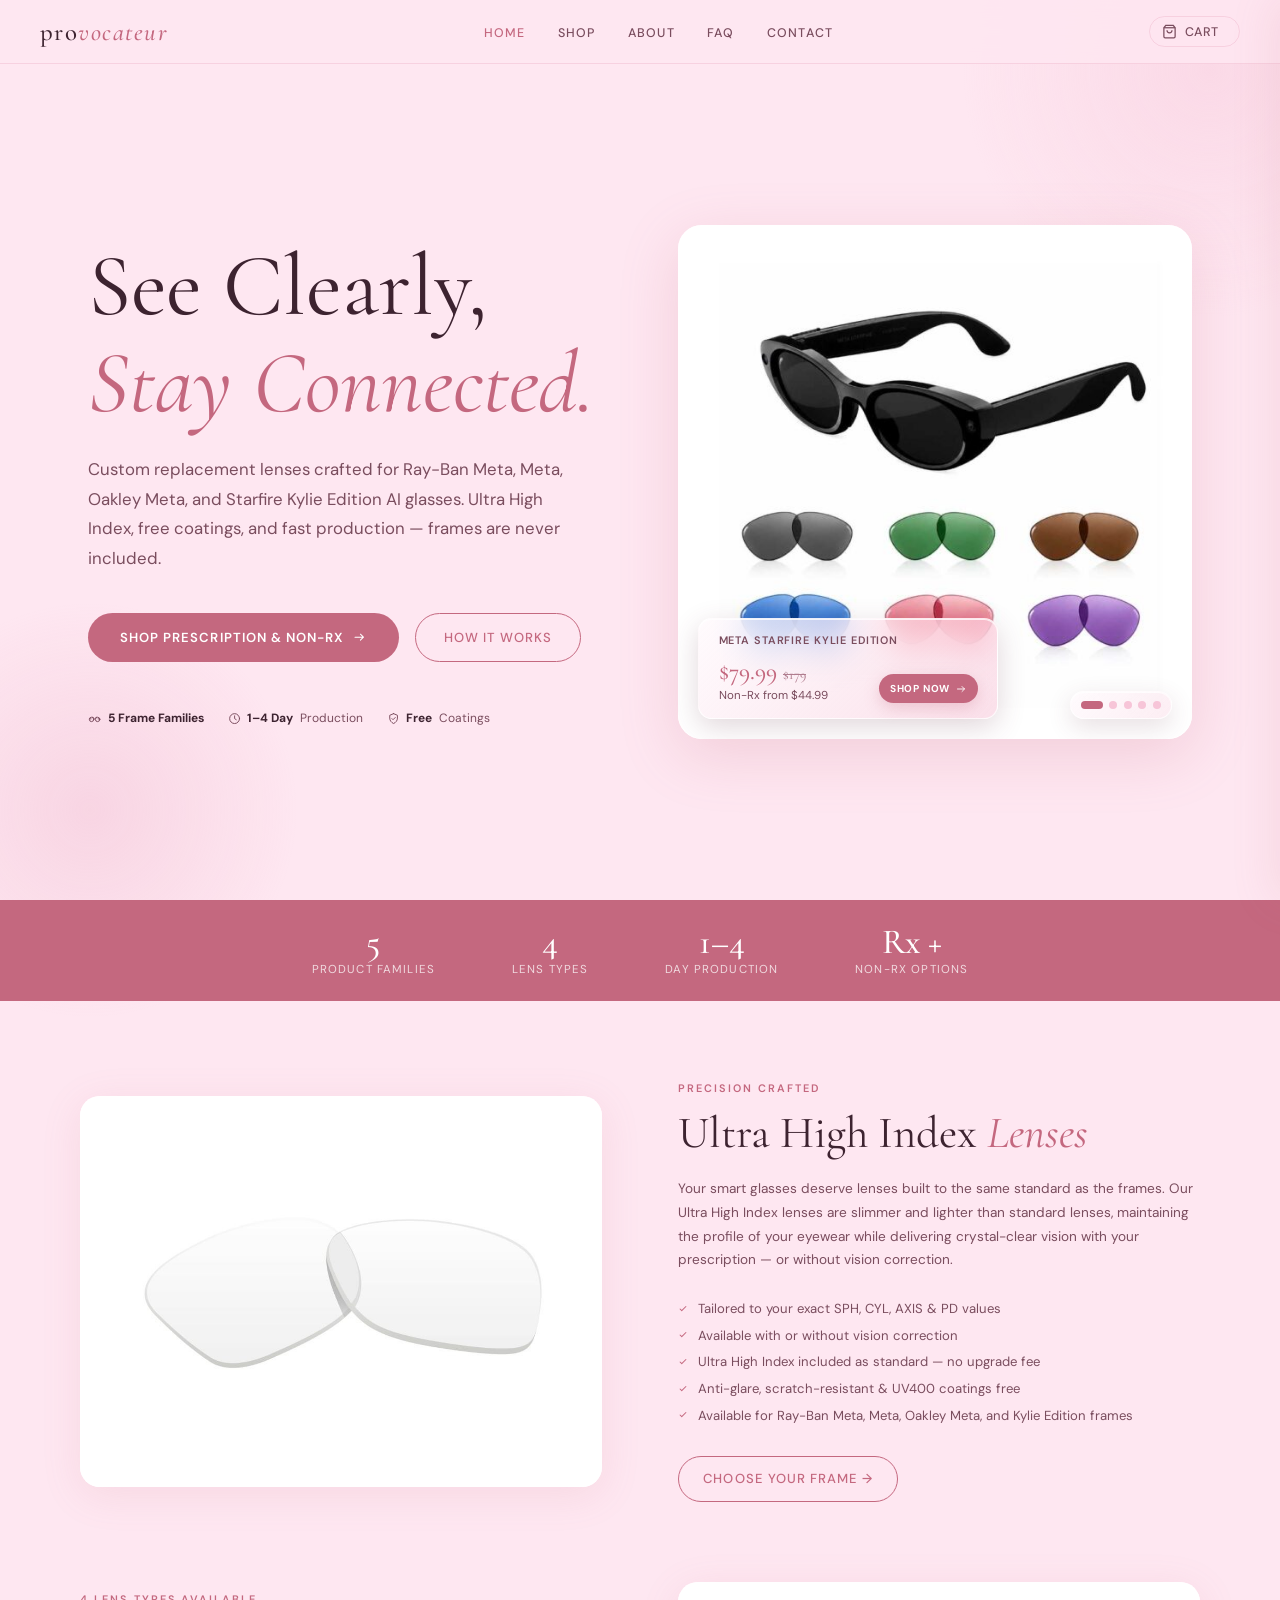
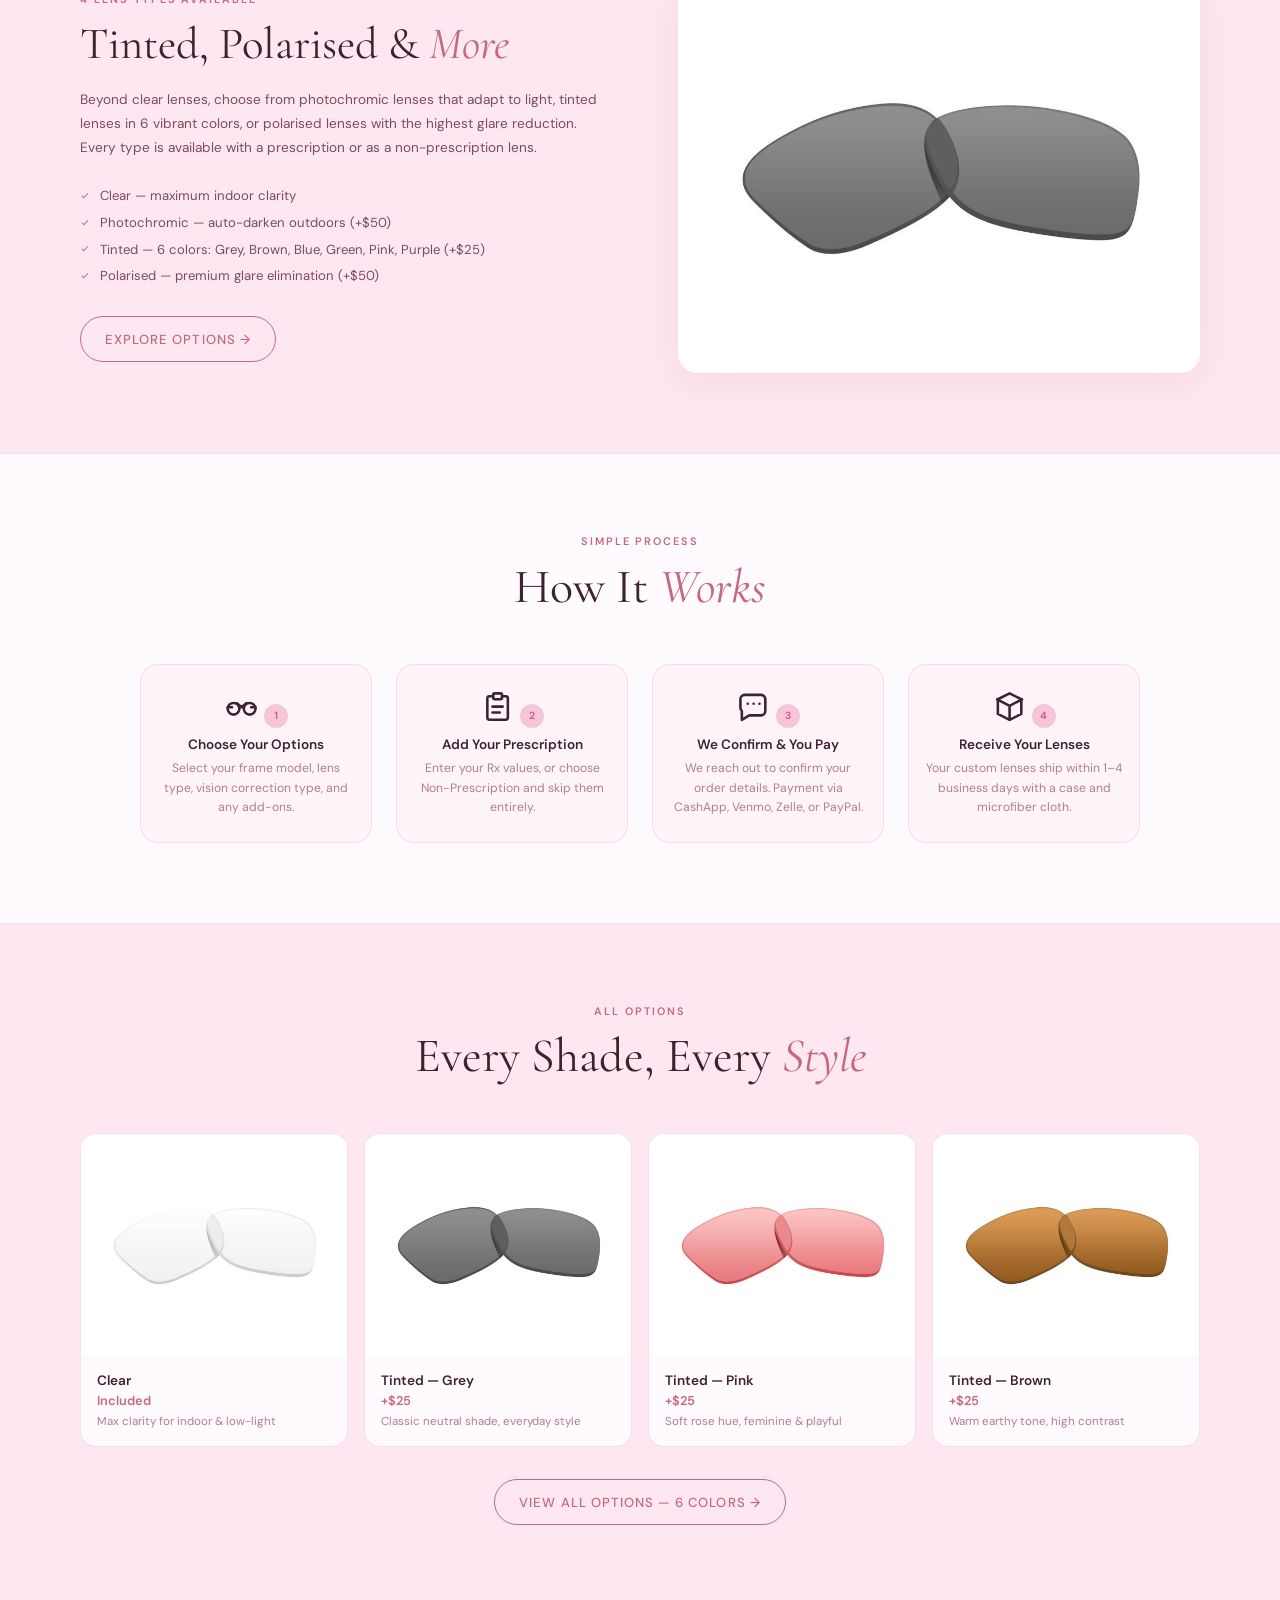
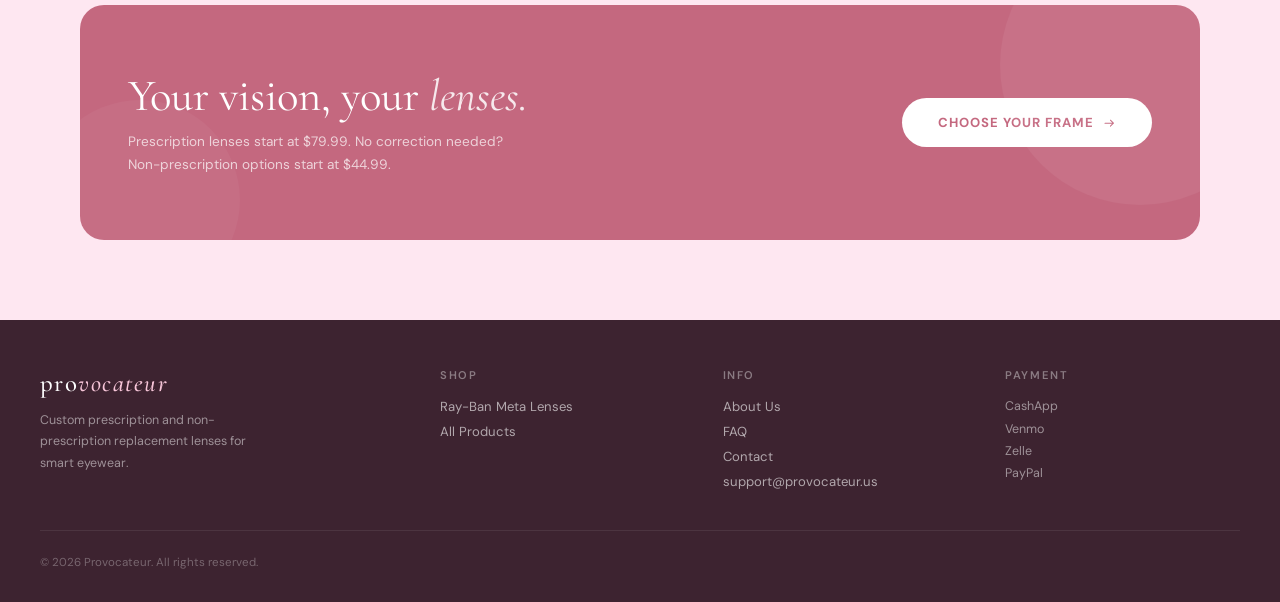
==== commit e7a6cc2e: "sdf" ====
--- a/index.html
+++ b/index.html
@@ -57,18 +57,6 @@
   gap: clamp(2rem,6vw,5rem);
 }
 .hero-text { flex: 1; min-width: 0; }
-.hero-eyebrow {
-  display: inline-flex; align-items: center; gap: 0.5rem;
-  font-size: 0.7rem; letter-spacing: 0.18em; text-transform: uppercase;
-  color: var(--rose-deep); font-weight: 600; margin-bottom: 1.25rem;
-  background: rgba(196,104,127,0.08);
-  border: 1px solid rgba(196,104,127,0.25);
-  padding: 0.35rem 0.9rem; border-radius: 100px;
-}
-.hero-eyebrow::before {
-  content:''; width:18px; height:1px; background:var(--rose-deep);
-}
-
 .hero-title {
   font-family: 'Cormorant Garamond', serif;
   font-size: clamp(2.8rem, 7vw, 5.5rem);
@@ -79,16 +67,31 @@
 
 .hero-sub {
   font-size: clamp(0.9rem, 1.8vw, 1.05rem); color: var(--text-soft);
-  line-height: 1.75; margin-bottom: 1rem; max-width: 480px;
-}
-.hero-nonrx {
-  display:flex; align-items:flex-start; gap:0.65rem; max-width:480px;
-  padding:0.8rem 0.95rem; margin-bottom:1.5rem; border-radius:12px;
-  background:rgba(196,104,127,0.07); border:1px solid rgba(196,104,127,0.2);
-  color:var(--text-soft); font-size:0.78rem; line-height:1.55;
-}
-.hero-nonrx [data-icon] { width:1.05rem; height:1.05rem; color:var(--rose-deep); flex:0 0 auto; margin-top:0.08rem; }
-.hero-nonrx strong { color:var(--text); }
+  line-height: 1.75; margin-bottom: 2.5rem; max-width: 480px;
+}
+
+.nonrx-bubble {
+  position:fixed; left:50%; bottom:clamp(1rem,3vw,2rem); z-index:250;
+  width:min(620px,calc(100% - 2rem)); display:flex; align-items:flex-start; gap:0.75rem;
+  padding:1rem 3rem 1rem 1rem; border:1px solid rgba(196,104,127,0.3);
+  border-radius:16px; background:linear-gradient(135deg,rgba(255,250,253,0.84),rgba(247,197,216,0.48));
+  box-shadow:0 12px 42px rgba(106,53,75,0.2),inset 0 1px 0 rgba(255,255,255,0.75);
+  -webkit-backdrop-filter:blur(18px) saturate(145%); backdrop-filter:blur(18px) saturate(145%);
+  color:var(--text-soft); font-size:0.78rem; line-height:1.6;
+  opacity:0; pointer-events:none; transform:translate(-50%,calc(100% + 3rem));
+  transition:opacity 0.35s ease,transform 0.35s ease;
+}
+.nonrx-bubble.is-visible { opacity:1; pointer-events:auto; transform:translate(-50%,0); }
+.nonrx-bubble [data-icon] { width:1.15rem; height:1.15rem; color:var(--rose-deep); flex:0 0 auto; margin-top:0.08rem; }
+.nonrx-bubble strong { color:var(--text); }
+.nonrx-bubble-close {
+  position:absolute; top:0.65rem; right:0.65rem; width:1.8rem; height:1.8rem;
+  display:flex; align-items:center; justify-content:center; border:0; border-radius:50%;
+  background:rgba(196,104,127,0.09); color:var(--rose-deep); cursor:pointer;
+}
+.nonrx-bubble-close:hover { background:rgba(196,104,127,0.17); }
+.nonrx-bubble-close:focus-visible { outline:2px solid var(--rose-deep); outline-offset:2px; }
+.nonrx-bubble-close svg { width:0.85rem; height:0.85rem; }
 
 .hero-ctas { display: flex; gap: 1rem; flex-wrap: wrap; margin-bottom: 3rem; }
 .hero-cta-primary {
@@ -136,30 +139,43 @@
 .hero-img-wrap img.is-changing { opacity:0; transform:scale(1.015); }
 .hero-img-badge {
   position: absolute; bottom: 20px; left: 20px;
-  background: rgba(255,250,253,0.92);
-  backdrop-filter: blur(12px);
-  border: 1px solid var(--border);
+  width:300px; max-width:calc(100% - 40px);
+  background:linear-gradient(135deg,rgba(255,250,253,0.8),rgba(247,197,216,0.54));
+  -webkit-backdrop-filter:blur(18px) saturate(150%); backdrop-filter:blur(18px) saturate(150%);
+  border:1px solid rgba(255,255,255,0.72);
   border-radius: 14px; padding: 0.9rem 1.2rem;
-  box-shadow: 0 4px 20px var(--shadow);
+  box-shadow:0 8px 28px rgba(106,53,75,0.2),inset 0 1px 0 rgba(255,255,255,0.76);
 }
 .hero-img-badge-product {
-  max-width: 250px; margin-bottom:0.22rem;
+  min-height:1.85em; margin-bottom:0.22rem;
   font-size:0.68rem; line-height:1.35; letter-spacing:0.08em;
   text-transform:uppercase; color:var(--text-soft); font-weight:600;
 }
+.hero-img-badge-row { display:flex; align-items:flex-end; justify-content:space-between; gap:0.75rem; }
 .hero-img-badge-price {
   font-family: 'Cormorant Garamond', serif;
-  font-size: 1.5rem; font-weight: 500; color: var(--rose-deep);
+  font-size: 1.5rem; font-weight: 500; color:var(--rose-deep);
   display: flex; align-items: baseline; gap: 0.4rem;
 }
-.hero-img-badge-orig { font-size: 0.85rem; color: var(--text-muted); text-decoration: line-through; }
-.hero-img-badge-label { font-size: 0.72rem; color: var(--text-soft); margin-top: 0.15rem; }
+.hero-img-badge-orig { font-size: 0.85rem; color:var(--text-muted); text-decoration: line-through; }
+.hero-img-badge-label { font-size: 0.72rem; color:var(--text-soft); margin-top: 0.15rem; }
+.hero-img-badge-action {
+  display:inline-flex; align-items:center; justify-content:center; gap:0.3rem;
+  flex:0 0 auto; padding:0.52rem 0.7rem; border-radius:100px;
+  background:var(--rose-deep); color:white; text-decoration:none;
+  font-size:0.63rem; font-weight:700; letter-spacing:0.08em; text-transform:uppercase;
+  box-shadow:0 5px 16px rgba(196,104,127,0.28); transition:transform 0.2s,background 0.2s;
+}
+.hero-img-badge-action:hover { background:#b05570; transform:translateY(-1px); }
+.hero-img-badge-action:focus-visible { outline:2px solid var(--rose-deep); outline-offset:2px; }
+.hero-img-badge-action [data-icon] { width:0.75rem; height:0.75rem; }
 .hero-carousel-controls {
   position:absolute; right:20px; bottom:20px; z-index:3;
   display:flex; align-items:center; gap:0.4rem;
-  padding:0.55rem 0.65rem; border:1px solid var(--border);
-  border-radius:100px; background:rgba(255,250,253,0.92);
-  backdrop-filter:blur(12px); box-shadow:0 4px 20px var(--shadow);
+  padding:0.55rem 0.65rem; border:1px solid rgba(255,255,255,0.72);
+  border-radius:100px; background:linear-gradient(135deg,rgba(255,250,253,0.7),rgba(247,197,216,0.3));
+  -webkit-backdrop-filter:blur(18px) saturate(150%); backdrop-filter:blur(18px) saturate(150%);
+  box-shadow:0 8px 24px rgba(106,53,75,0.16),inset 0 1px 0 rgba(255,255,255,0.78);
 }
 .hero-carousel-dot {
   width:8px; height:8px; padding:0; border:0; border-radius:50%;
@@ -343,7 +359,6 @@
   .hero { flex-direction: column; text-align: center; min-height: auto; padding-top: 3rem; }
   .hero-visual { width:100%; max-width:560px; flex:none; }
   .hero-sub { margin-left: auto; margin-right: auto; }
-  .hero-nonrx { margin-left:auto; margin-right:auto; text-align:left; }
   .hero-ctas { justify-content: center; }
   .hero-trust { justify-content: center; }
   .product-feature { grid-template-columns: 1fr; }
@@ -352,8 +367,9 @@
   .lens-cards-grid { grid-template-columns: 1fr 1fr; }
 }
 @media (max-width: 520px) {
+  .nonrx-bubble { align-items:flex-start; bottom:1rem; font-size:0.74rem; padding:0.9rem 2.75rem 0.9rem 0.9rem; }
   .hero-carousel-controls { top:16px; right:16px; bottom:auto; }
-  .hero-img-badge { right:16px; bottom:16px; left:16px; }
+  .hero-img-badge { right:auto; bottom:16px; left:16px; width:288px; max-width:calc(100% - 32px); padding:0.75rem 0.9rem; }
   .hero-img-badge-product { max-width:none; }
   .stats-inner { gap: 1.5rem; }
   .steps-grid { grid-template-columns: 1fr 1fr; gap: 0.75rem; }
@@ -417,12 +433,19 @@
   </div>
 </div>
 
+<aside class="nonrx-bubble" id="nonRxBubble" role="status" aria-live="polite" aria-label="Non-prescription lens availability">
+  <span data-icon="glasses"></span>
+  <span><strong>Don't need prescription lenses?</strong> You can still order clear, photochromic, tinted, polarised, or blue-light replacement lenses. No prescription details are required.</span>
+  <button type="button" class="nonrx-bubble-close" id="nonRxBubbleClose" aria-label="Dismiss message">
+    <svg viewBox="0 0 24 24" fill="none" stroke="currentColor" stroke-width="2" stroke-linecap="round"><path d="M6 6l12 12M18 6L6 18"/></svg>
+  </button>
+</aside>
+
 <div class="page-wrap">
 
   <!-- HERO -->
   <section class="hero">
     <div class="hero-text">
-      <div class="hero-eyebrow">Replacement Lenses for Meta AI Glasses</div>
       <h1 class="hero-title">
         See Clearly,
         <em>Stay Connected.</em>
@@ -430,10 +453,6 @@
       <p class="hero-sub">
         Custom replacement lenses crafted for Ray-Ban Meta, Meta, Oakley Meta, and Starfire Kylie Edition AI glasses. Ultra High Index, free coatings, and fast production — frames are never included.
       </p>
-      <div class="hero-nonrx">
-        <span data-icon="glasses"></span>
-        <span><strong>Don't need prescription lenses?</strong> You can still order clear, photochromic, tinted, polarised, or blue-light replacement lenses. No prescription details are required.</span>
-      </div>
       <div class="hero-ctas">
         <a href="/shop/" class="hero-cta-primary">Shop Prescription &amp; Non-Rx <span data-icon="arrow"></span></a>
         <a href="/faq/" class="hero-cta-secondary">How It Works</a>
@@ -452,10 +471,13 @@
         </a>
         <div class="hero-img-badge">
           <div class="hero-img-badge-product" id="heroProductName">Meta Starfire Kylie Edition</div>
-          <div class="hero-img-badge-price">
-            $79.99 <span class="hero-img-badge-orig">$179</span>
+          <div class="hero-img-badge-row">
+            <div>
+              <div class="hero-img-badge-price">$79.99 <span class="hero-img-badge-orig">$179</span></div>
+              <div class="hero-img-badge-label">Non-Rx from $44.99</div>
+            </div>
+            <a class="hero-img-badge-action" id="heroBadgeShopLink" href="/product/?style=kylie">Shop Now <span data-icon="arrow"></span></a>
           </div>
-          <div class="hero-img-badge-label">Prescription from $79.99 · Non-Rx from $44.99</div>
         </div>
         <div class="hero-carousel-controls" aria-label="Featured lens products">
           <button class="hero-carousel-dot" type="button" aria-label="Show Meta Starfire Kylie Edition" aria-current="true"></button>
@@ -697,6 +719,7 @@
   const carousel = document.getElementById('heroCarousel');
   const image = document.getElementById('heroProductImage');
   const link = document.getElementById('heroProductLink');
+  const badgeLink = document.getElementById('heroBadgeShopLink');
   const name = document.getElementById('heroProductName');
   const dots = [...document.querySelectorAll('.hero-carousel-dot')];
   const reduceMotion = window.matchMedia('(prefers-reduced-motion: reduce)').matches;
@@ -714,7 +737,9 @@
     image.src = product.image;
     image.alt = product.alt;
     link.href = product.url;
+    badgeLink.href = product.url;
     link.setAttribute('aria-label', `Shop ${product.alt.toLowerCase()}`);
+    badgeLink.setAttribute('aria-label', `Shop ${product.name} replacement lenses`);
     name.textContent = product.name;
     dots.forEach((dot, dotIndex) => dot.setAttribute('aria-current', dotIndex === index ? 'true' : 'false'));
     requestAnimationFrame(() => image.classList.remove('is-changing'));
@@ -755,10 +780,40 @@
   start();
 }
 
+function initNonRxBubble() {
+  const bubble = document.getElementById('nonRxBubble');
+  const closeButton = document.getElementById('nonRxBubbleClose');
+  if (!bubble || !closeButton) return;
+
+  let hideTimer = null;
+  const hide = () => {
+    window.clearTimeout(hideTimer);
+    bubble.classList.remove('is-visible');
+  };
+
+  closeButton.addEventListener('click', hide);
+  const showAfterPageLoad = () => {
+    window.setTimeout(() => {
+      bubble.classList.add('is-visible');
+      hideTimer = window.setTimeout(hide, 10000);
+    }, 3000);
+  };
+
+  if (document.readyState === 'complete') {
+    showAfterPageLoad();
+  } else {
+    window.addEventListener('load', showAfterPageLoad, { once: true });
+  }
+}
+
 if (document.readyState === 'loading') {
-  document.addEventListener('DOMContentLoaded', initHeroCarousel);
+  document.addEventListener('DOMContentLoaded', () => {
+    initHeroCarousel();
+    initNonRxBubble();
+  });
 } else {
   initHeroCarousel();
+  initNonRxBubble();
 }
 </script>
 
--- a/shared.css
+++ b/shared.css
@@ -226,7 +226,11 @@
   border: 1px solid var(--border); border-radius: 14px;
   position: relative;
 }
-.cart-item-img { width: 1.9rem; height: 1.9rem; color: var(--rose-deep); flex-shrink: 0; }
+.cart-item-img {
+  width: 4rem; height: 3.25rem; flex-shrink: 0; object-fit: cover;
+  border-radius: 10px; border: 1px solid var(--border); background: var(--white);
+  box-shadow: 0 3px 12px rgba(106,53,75,0.09);
+}
 .cart-empty-icon { width: 2.5rem; height: 2.5rem; color: var(--rose-deep); margin: 0 auto 1rem; }
 .cart-item-info { flex: 1; min-width: 0; }
 .cart-item-name { font-size: 0.82rem; font-weight: 600; color: var(--text); margin-bottom: 0.2rem; }
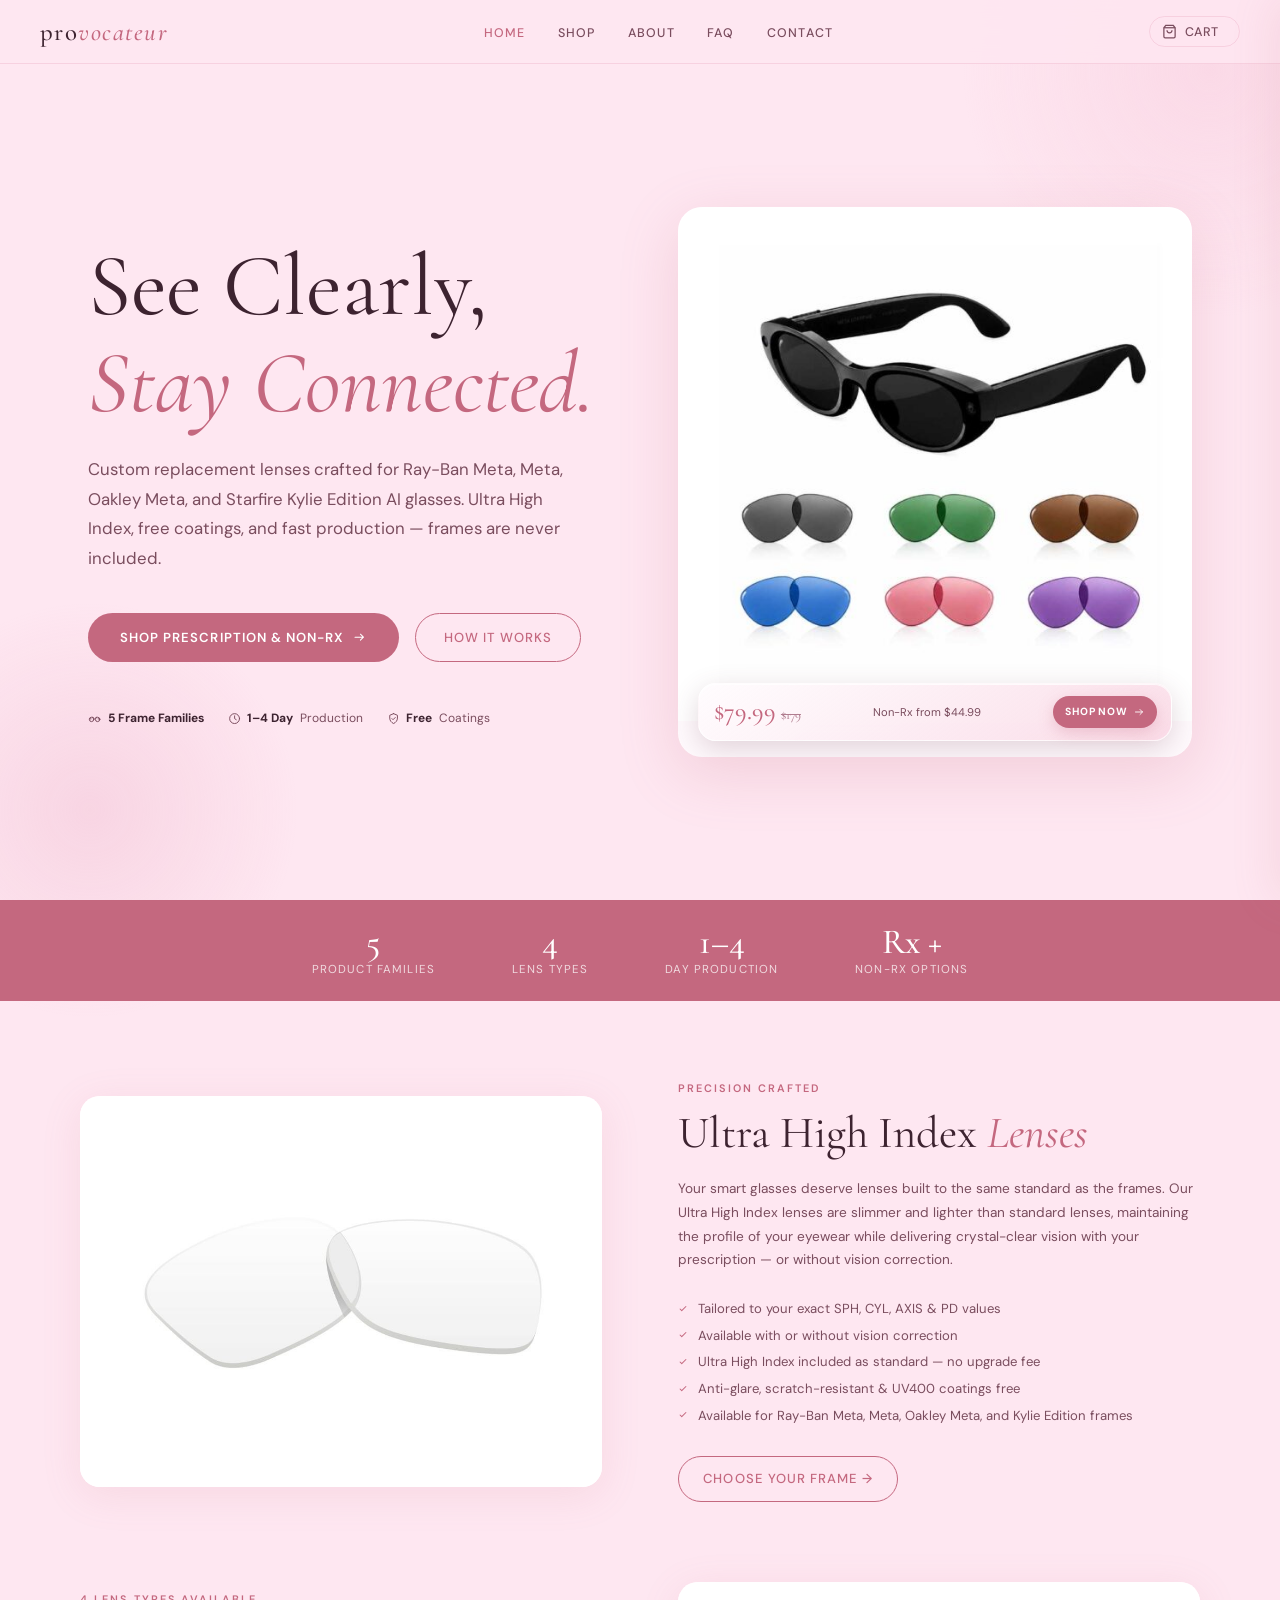
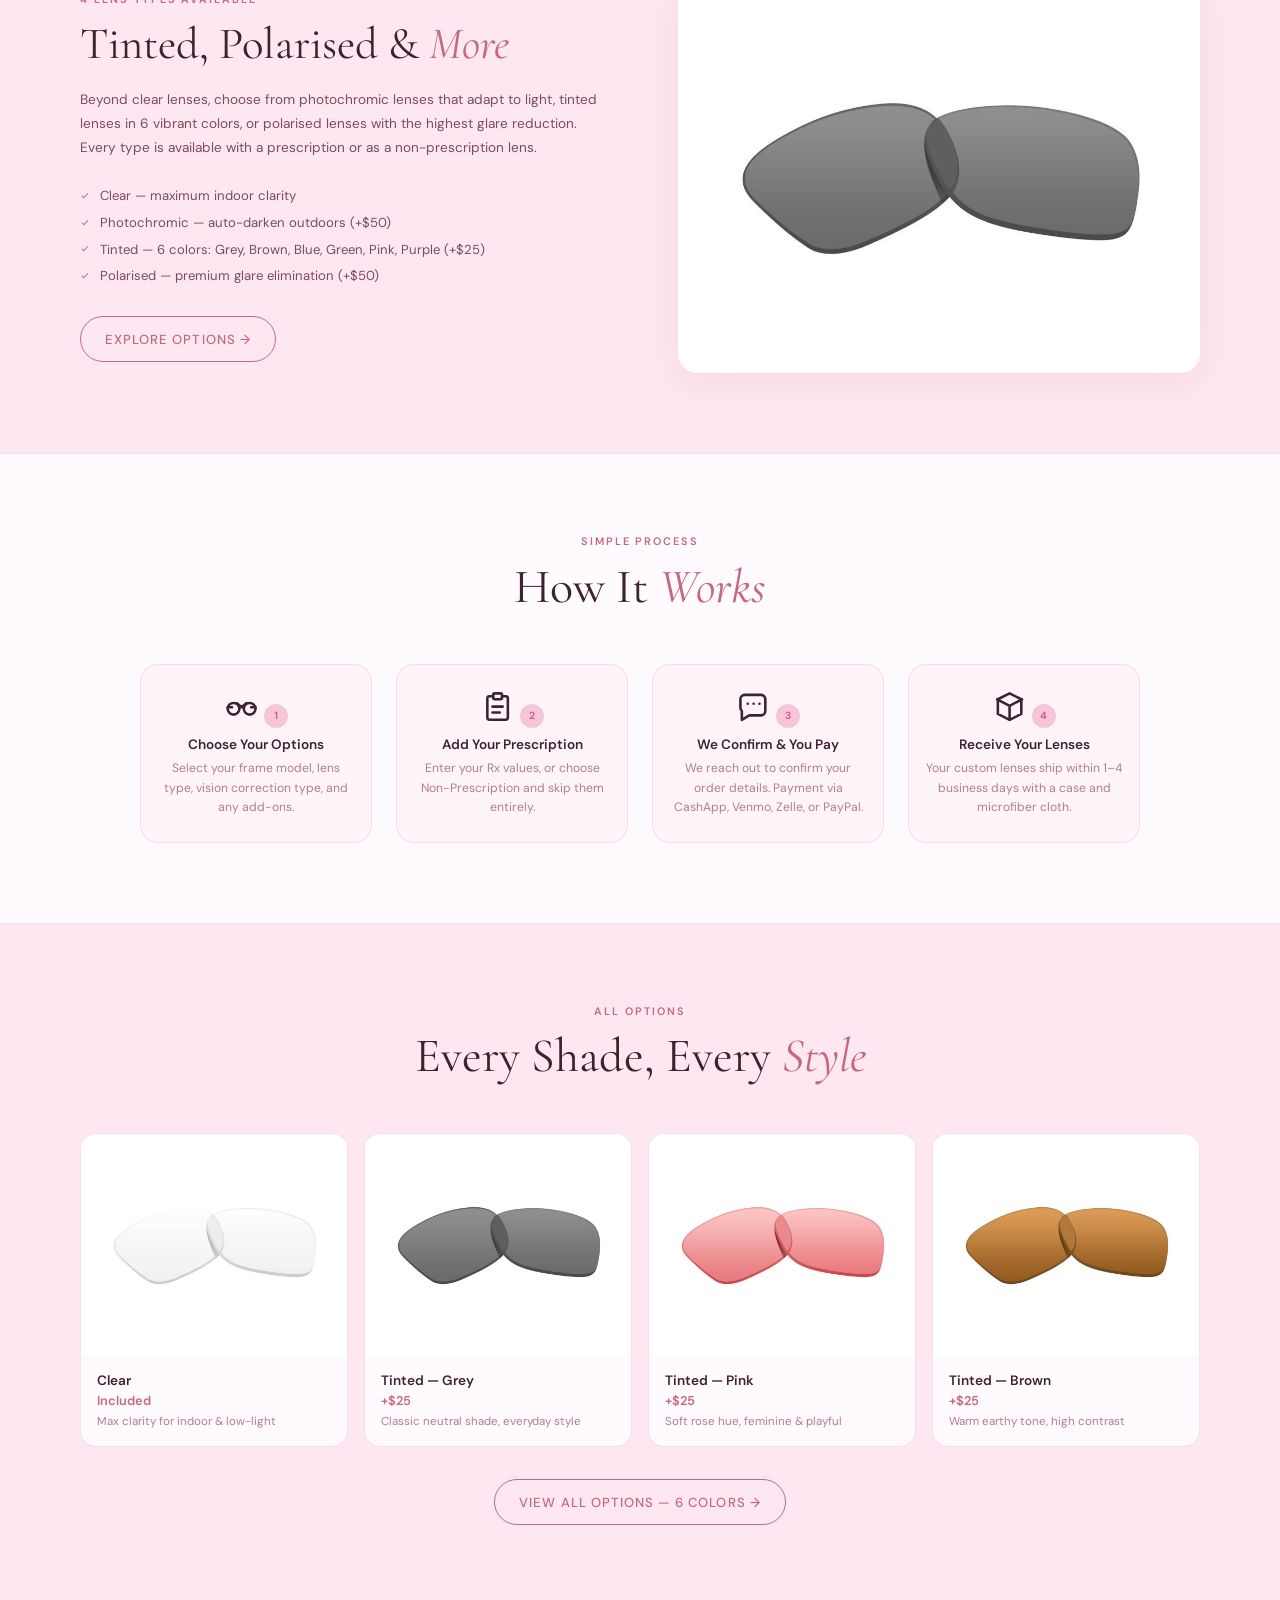
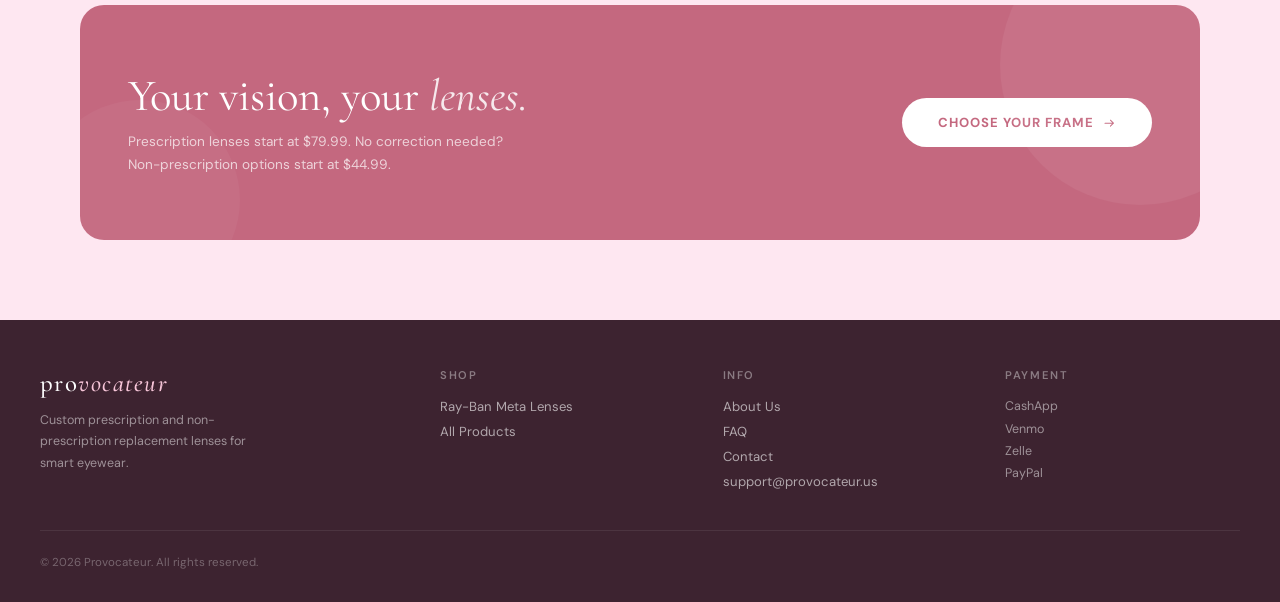
==== commit 409fa3e2: "sdf" ====
--- a/index.html
+++ b/index.html
@@ -128,62 +128,49 @@
 .hero-img-wrap {
   border-radius: 24px; overflow: hidden;
   box-shadow: 0 16px 60px var(--shadow-md);
-  aspect-ratio: 1/1; background: var(--white);
+  background: var(--white);
   position: relative;
 }
-.hero-img-link { position:absolute; inset:0; display:block; }
+.hero-img-link {
+  position:relative; display:block; width:100%; aspect-ratio:1/1;
+  overflow:hidden; border-radius:24px 24px 0 0;
+}
 .hero-img-wrap img {
   width: 100%; height: 100%; object-fit: cover; display: block;
   transition: opacity 0.42s ease, transform 0.55s ease;
 }
 .hero-img-wrap img.is-changing { opacity:0; transform:scale(1.015); }
 .hero-img-badge {
-  position: absolute; bottom: 20px; left: 20px;
-  width:300px; max-width:calc(100% - 40px);
-  background:linear-gradient(135deg,rgba(255,250,253,0.8),rgba(247,197,216,0.54));
+  position:relative; z-index:4;
+  width:calc(100% - 40px); margin:-38px auto 16px;
+  background:linear-gradient(145deg,rgba(255,252,254,0.9),rgba(247,197,216,0.58));
   -webkit-backdrop-filter:blur(18px) saturate(150%); backdrop-filter:blur(18px) saturate(150%);
   border:1px solid rgba(255,255,255,0.72);
-  border-radius: 14px; padding: 0.9rem 1.2rem;
+  border-radius:18px; padding:0.78rem 0.9rem;
   box-shadow:0 8px 28px rgba(106,53,75,0.2),inset 0 1px 0 rgba(255,255,255,0.76);
 }
-.hero-img-badge-product {
-  min-height:1.85em; margin-bottom:0.22rem;
-  font-size:0.68rem; line-height:1.35; letter-spacing:0.08em;
-  text-transform:uppercase; color:var(--text-soft); font-weight:600;
-}
-.hero-img-badge-row { display:flex; align-items:flex-end; justify-content:space-between; gap:0.75rem; }
+.hero-img-badge-row {
+  display:grid; grid-template-columns:auto minmax(0,1fr) auto;
+  align-items:center; gap:clamp(0.55rem,2vw,1rem);
+}
+.hero-img-badge-price-wrap { display:contents; }
 .hero-img-badge-price {
   font-family: 'Cormorant Garamond', serif;
-  font-size: 1.5rem; font-weight: 500; color:var(--rose-deep);
-  display: flex; align-items: baseline; gap: 0.4rem;
-}
-.hero-img-badge-orig { font-size: 0.85rem; color:var(--text-muted); text-decoration: line-through; }
-.hero-img-badge-label { font-size: 0.72rem; color:var(--text-soft); margin-top: 0.15rem; }
+  font-size:1.55rem; line-height:1; font-weight:500; color:var(--rose-deep);
+  display:flex; align-items:baseline; gap:0.32rem; white-space:nowrap;
+}
+.hero-img-badge-orig { font-size:0.8rem; color:var(--text-muted); text-decoration:line-through; }
+.hero-img-badge-label { font-size:0.7rem; line-height:1.3; color:var(--text-soft); text-align:center; white-space:nowrap; }
 .hero-img-badge-action {
   display:inline-flex; align-items:center; justify-content:center; gap:0.3rem;
-  flex:0 0 auto; padding:0.52rem 0.7rem; border-radius:100px;
+  flex:0 0 auto; padding:0.58rem 0.75rem; border-radius:100px;
   background:var(--rose-deep); color:white; text-decoration:none;
-  font-size:0.63rem; font-weight:700; letter-spacing:0.08em; text-transform:uppercase;
+  font-size:0.65rem; font-weight:700; letter-spacing:0.08em; text-transform:uppercase;
   box-shadow:0 5px 16px rgba(196,104,127,0.28); transition:transform 0.2s,background 0.2s;
 }
 .hero-img-badge-action:hover { background:#b05570; transform:translateY(-1px); }
 .hero-img-badge-action:focus-visible { outline:2px solid var(--rose-deep); outline-offset:2px; }
 .hero-img-badge-action [data-icon] { width:0.75rem; height:0.75rem; }
-.hero-carousel-controls {
-  position:absolute; right:20px; bottom:20px; z-index:3;
-  display:flex; align-items:center; gap:0.4rem;
-  padding:0.55rem 0.65rem; border:1px solid rgba(255,255,255,0.72);
-  border-radius:100px; background:linear-gradient(135deg,rgba(255,250,253,0.7),rgba(247,197,216,0.3));
-  -webkit-backdrop-filter:blur(18px) saturate(150%); backdrop-filter:blur(18px) saturate(150%);
-  box-shadow:0 8px 24px rgba(106,53,75,0.16),inset 0 1px 0 rgba(255,255,255,0.78);
-}
-.hero-carousel-dot {
-  width:8px; height:8px; padding:0; border:0; border-radius:50%;
-  background:var(--rose-light); cursor:pointer; transition:width 0.25s, background 0.25s;
-}
-.hero-carousel-dot[aria-current="true"] { width:22px; border-radius:100px; background:var(--rose-deep); }
-.hero-carousel-dot:focus-visible { outline:2px solid var(--rose-deep); outline-offset:3px; }
-
 /* Floating dots decoration */
 .hero-dot {
   position: absolute; border-radius: 50%;
@@ -368,14 +355,25 @@
 }
 @media (max-width: 520px) {
   .nonrx-bubble { align-items:flex-start; bottom:1rem; font-size:0.74rem; padding:0.9rem 2.75rem 0.9rem 0.9rem; }
-  .hero-carousel-controls { top:16px; right:16px; bottom:auto; }
-  .hero-img-badge { right:auto; bottom:16px; left:16px; width:288px; max-width:calc(100% - 32px); padding:0.75rem 0.9rem; }
-  .hero-img-badge-product { max-width:none; }
+  .hero-img-badge { width:calc(100% - 24px); margin:-34px auto 12px; padding:0.7rem 0.75rem; border-radius:16px; }
+  .hero-img-badge-row { gap:0.48rem; }
+  .hero-img-badge-price { font-size:1.35rem; gap:0.25rem; }
+  .hero-img-badge-orig { font-size:0.7rem; }
+  .hero-img-badge-label { font-size:0.68rem; }
+  .hero-img-badge-action { padding:0.52rem 0.62rem; font-size:0.64rem; }
   .stats-inner { gap: 1.5rem; }
   .steps-grid { grid-template-columns: 1fr 1fr; gap: 0.75rem; }
   .lens-cards-grid { grid-template-columns: 1fr 1fr; }
   .cta-inner { text-align: center; flex-direction: column; align-items: center; }
   .cta-text p { margin: 0 auto; }
+}
+@media (max-width: 360px) {
+  .hero-img-badge { width:calc(100% - 16px); padding:0.64rem 0.58rem; }
+  .hero-img-badge-row { gap:0.34rem; }
+  .hero-img-badge-price { font-size:1.2rem; gap:0.2rem; }
+  .hero-img-badge-orig { font-size:0.62rem; }
+  .hero-img-badge-label { font-size:0.58rem; }
+  .hero-img-badge-action { padding:0.48rem 0.52rem; font-size:0.56rem; letter-spacing:0.06em; }
 }
 </style>
 </head>
@@ -470,21 +468,13 @@
           <img id="heroProductImage" src="/pics/Starfire%20Kylie%20Edition%20AI%20Glasses.jpg" alt="Replacement lenses for Meta Starfire Kylie Edition AI Glasses" loading="eager" decoding="async">
         </a>
         <div class="hero-img-badge">
-          <div class="hero-img-badge-product" id="heroProductName">Meta Starfire Kylie Edition</div>
           <div class="hero-img-badge-row">
-            <div>
+            <div class="hero-img-badge-price-wrap">
               <div class="hero-img-badge-price">$79.99 <span class="hero-img-badge-orig">$179</span></div>
               <div class="hero-img-badge-label">Non-Rx from $44.99</div>
             </div>
             <a class="hero-img-badge-action" id="heroBadgeShopLink" href="/product/?style=kylie">Shop Now <span data-icon="arrow"></span></a>
           </div>
-        </div>
-        <div class="hero-carousel-controls" aria-label="Featured lens products">
-          <button class="hero-carousel-dot" type="button" aria-label="Show Meta Starfire Kylie Edition" aria-current="true"></button>
-          <button class="hero-carousel-dot" type="button" aria-label="Show Oakley Meta HSTN" aria-current="false"></button>
-          <button class="hero-carousel-dot" type="button" aria-label="Show Meta Fury" aria-current="false"></button>
-          <button class="hero-carousel-dot" type="button" aria-label="Show Meta Adventurer" aria-current="false"></button>
-          <button class="hero-carousel-dot" type="button" aria-label="Show Ray-Ban Meta" aria-current="false"></button>
         </div>
       </div>
     </div>
@@ -720,8 +710,6 @@
   const image = document.getElementById('heroProductImage');
   const link = document.getElementById('heroProductLink');
   const badgeLink = document.getElementById('heroBadgeShopLink');
-  const name = document.getElementById('heroProductName');
-  const dots = [...document.querySelectorAll('.hero-carousel-dot')];
   const reduceMotion = window.matchMedia('(prefers-reduced-motion: reduce)').matches;
   let current = 0;
   let intervalId = null;
@@ -740,8 +728,6 @@
     badgeLink.href = product.url;
     link.setAttribute('aria-label', `Shop ${product.alt.toLowerCase()}`);
     badgeLink.setAttribute('aria-label', `Shop ${product.name} replacement lenses`);
-    name.textContent = product.name;
-    dots.forEach((dot, dotIndex) => dot.setAttribute('aria-current', dotIndex === index ? 'true' : 'false'));
     requestAnimationFrame(() => image.classList.remove('is-changing'));
   }
 
@@ -768,10 +754,6 @@
     }
   }
 
-  dots.forEach((dot, index) => dot.addEventListener('click', () => {
-    show(index);
-    start();
-  }));
   carousel.addEventListener('mouseenter', stop);
   carousel.addEventListener('mouseleave', start);
   carousel.addEventListener('focusin', stop);
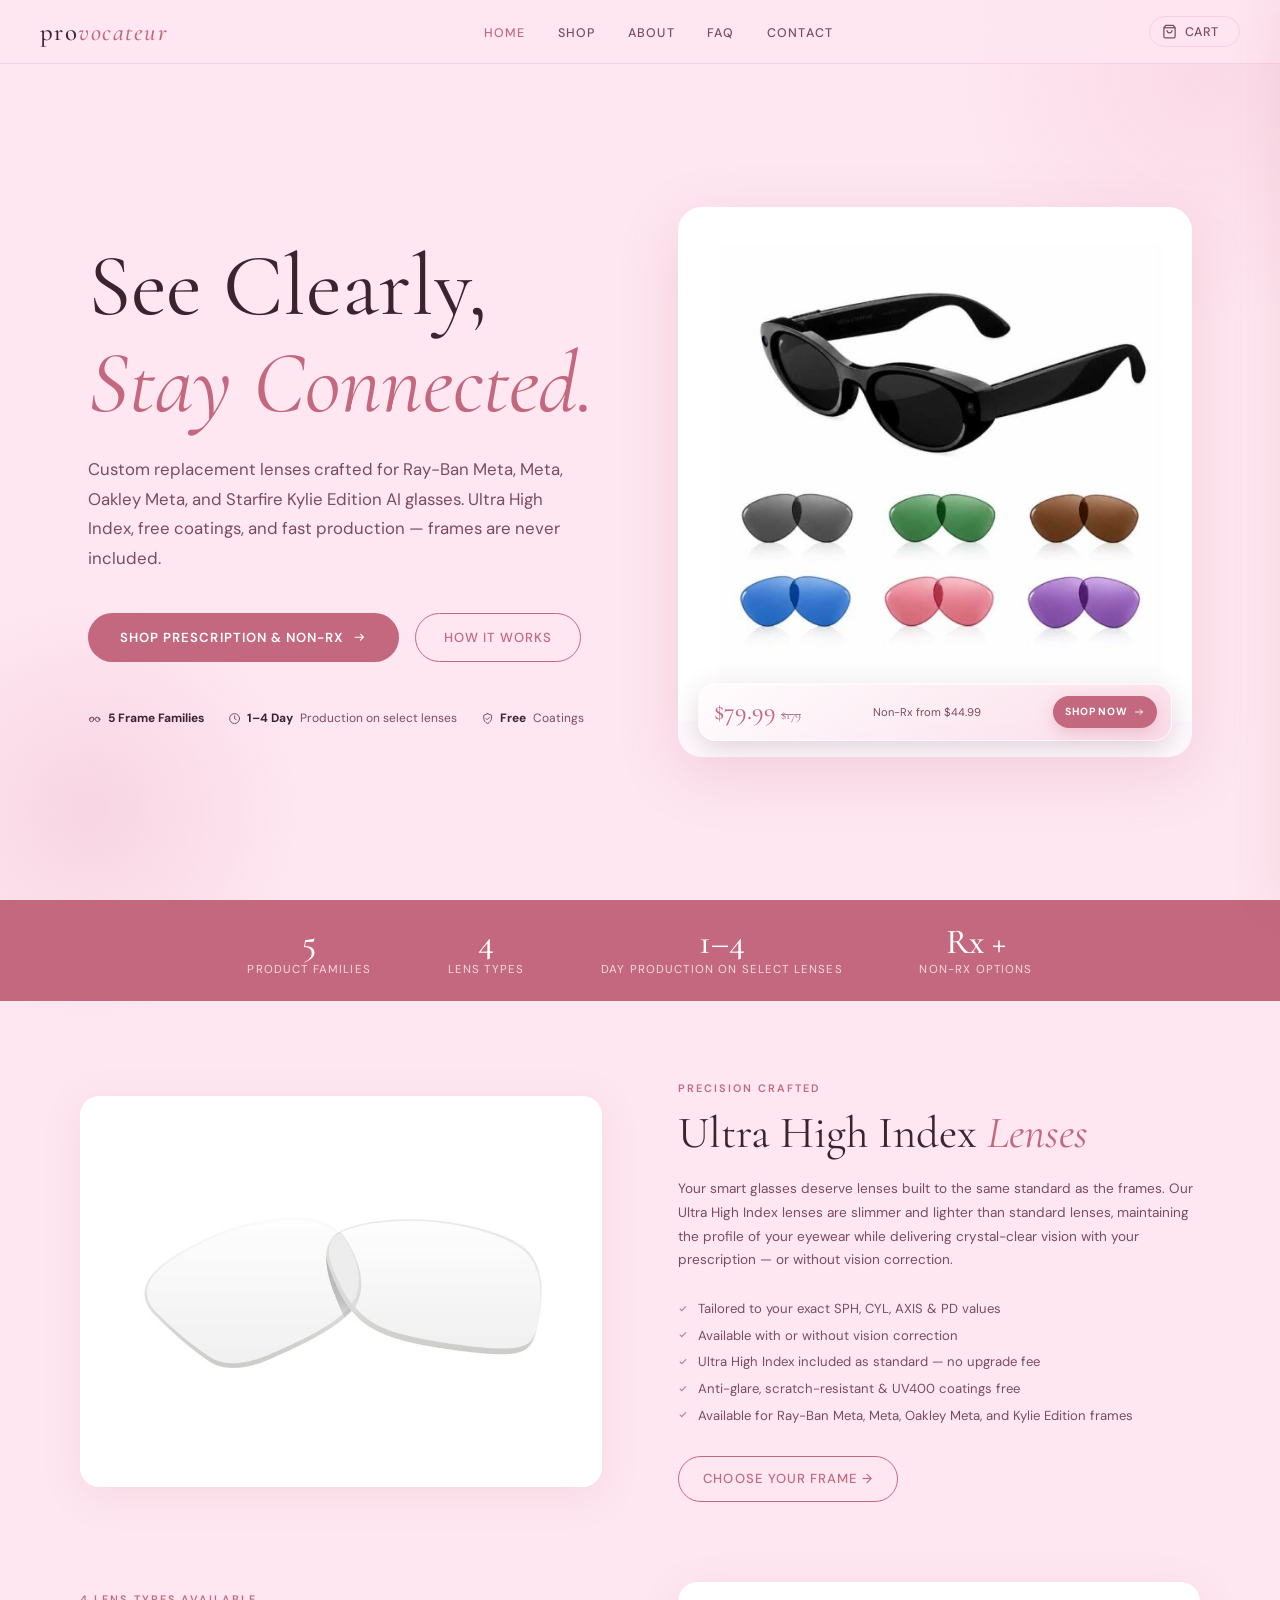
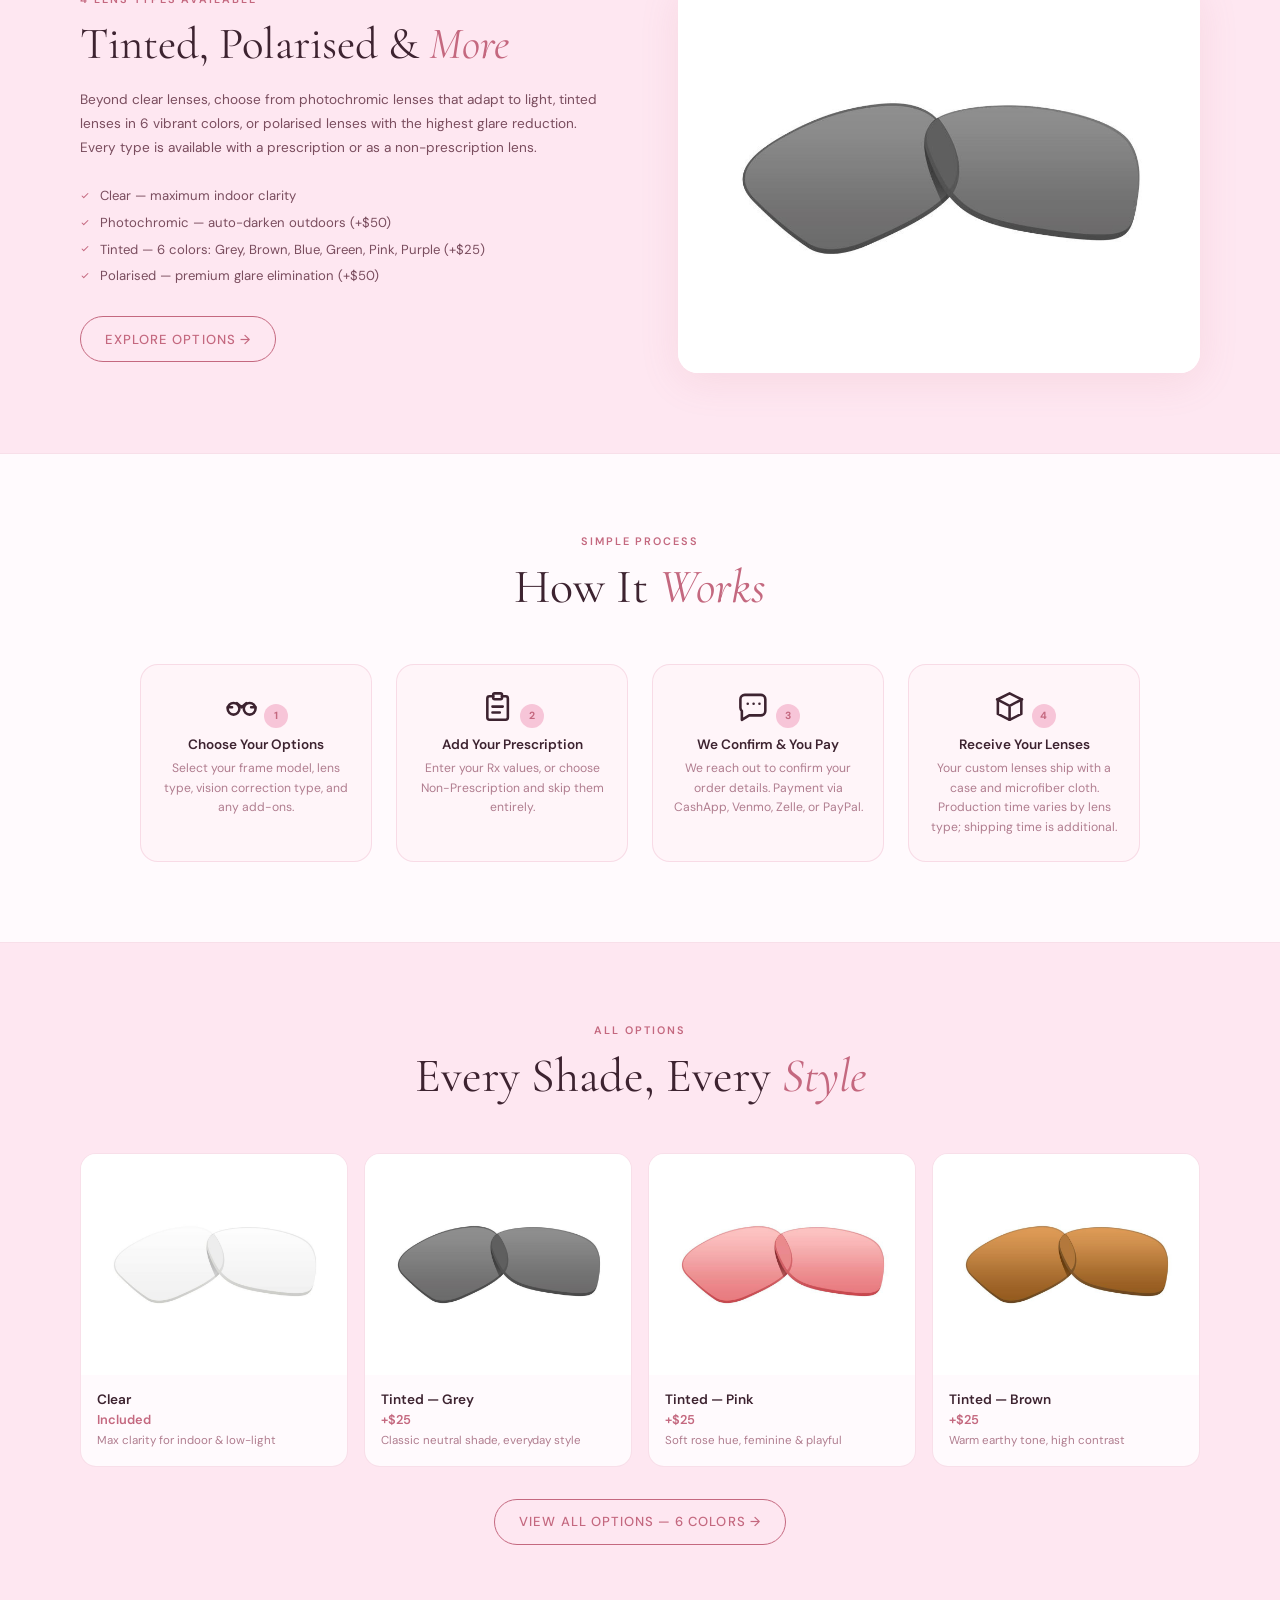
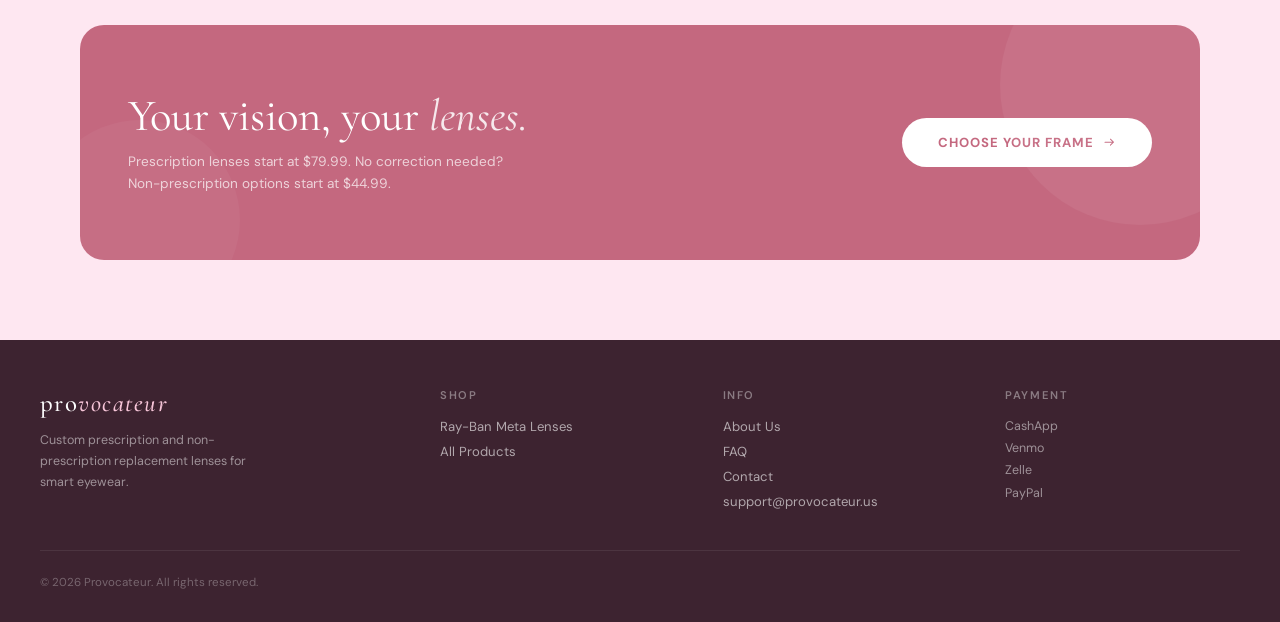
==== commit 401a7faf: "dfg" ====
--- a/index.html
+++ b/index.html
@@ -457,7 +457,7 @@
       </div>
       <div class="hero-trust">
         <div class="hero-trust-item"><span data-icon="glasses"></span> <strong>5 Frame Families</strong></div>
-        <div class="hero-trust-item"><span data-icon="clock"></span> <strong>1–4 Day</strong> Production</div>
+        <div class="hero-trust-item"><span data-icon="clock"></span> <strong>1–4 Day</strong> Production on select lenses</div>
         <div class="hero-trust-item"><span data-icon="shield"></span> <strong>Free</strong> Coatings</div>
       </div>
     </div>
@@ -493,7 +493,7 @@
       </div>
       <div class="stat-item">
         <div class="stat-num">1–4</div>
-        <div class="stat-label">Day Production</div>
+        <div class="stat-label">Day Production on Select Lenses</div>
       </div>
       <div class="stat-item">
         <div class="stat-num">Rx +</div>
@@ -572,7 +572,7 @@
           <div class="step-icon" data-icon="package"></div>
           <div class="step-num-badge">4</div>
           <h4>Receive Your Lenses</h4>
-          <p>Your custom lenses ship within 1–4 business days with a case and microfiber cloth.</p>
+          <p>Your custom lenses ship with a case and microfiber cloth. Production time varies by lens type; shipping time is additional.</p>
         </div>
       </div>
     </div>
@@ -593,7 +593,7 @@
           <div class="lens-preview-desc">Max clarity for indoor &amp; low-light</div>
         </div>
       </a>
-      <a href="/product/" class="lens-preview-card">
+      <a href="/product/?lens=tinted&amp;color=grey" class="lens-preview-card">
         <div class="lens-preview-img"><img src="/pics/gray.jpg" alt="Grey tinted lenses" loading="lazy"></div>
         <div class="lens-preview-info">
           <div class="lens-preview-name">Tinted — Grey</div>
@@ -601,7 +601,7 @@
           <div class="lens-preview-desc">Classic neutral shade, everyday style</div>
         </div>
       </a>
-      <a href="/product/" class="lens-preview-card">
+      <a href="/product/?lens=tinted&amp;color=pink" class="lens-preview-card">
         <div class="lens-preview-img"><img src="/pics/pink.jpg" alt="Pink tinted lenses" loading="lazy"></div>
         <div class="lens-preview-info">
           <div class="lens-preview-name">Tinted — Pink</div>
@@ -609,7 +609,7 @@
           <div class="lens-preview-desc">Soft rose hue, feminine &amp; playful</div>
         </div>
       </a>
-      <a href="/product/" class="lens-preview-card">
+      <a href="/product/?lens=tinted&amp;color=brown" class="lens-preview-card">
         <div class="lens-preview-img"><img src="/pics/brown.jpg" alt="Brown tinted lenses" loading="lazy"></div>
         <div class="lens-preview-info">
           <div class="lens-preview-name">Tinted — Brown</div>
@@ -669,7 +669,7 @@
 
 <!-- (everything above unchanged) -->
 
-<script src="/shared.js"></script>
+<script src="/shared.js?v=2"></script>
 
 <script>
 const HERO_PRODUCTS = [
